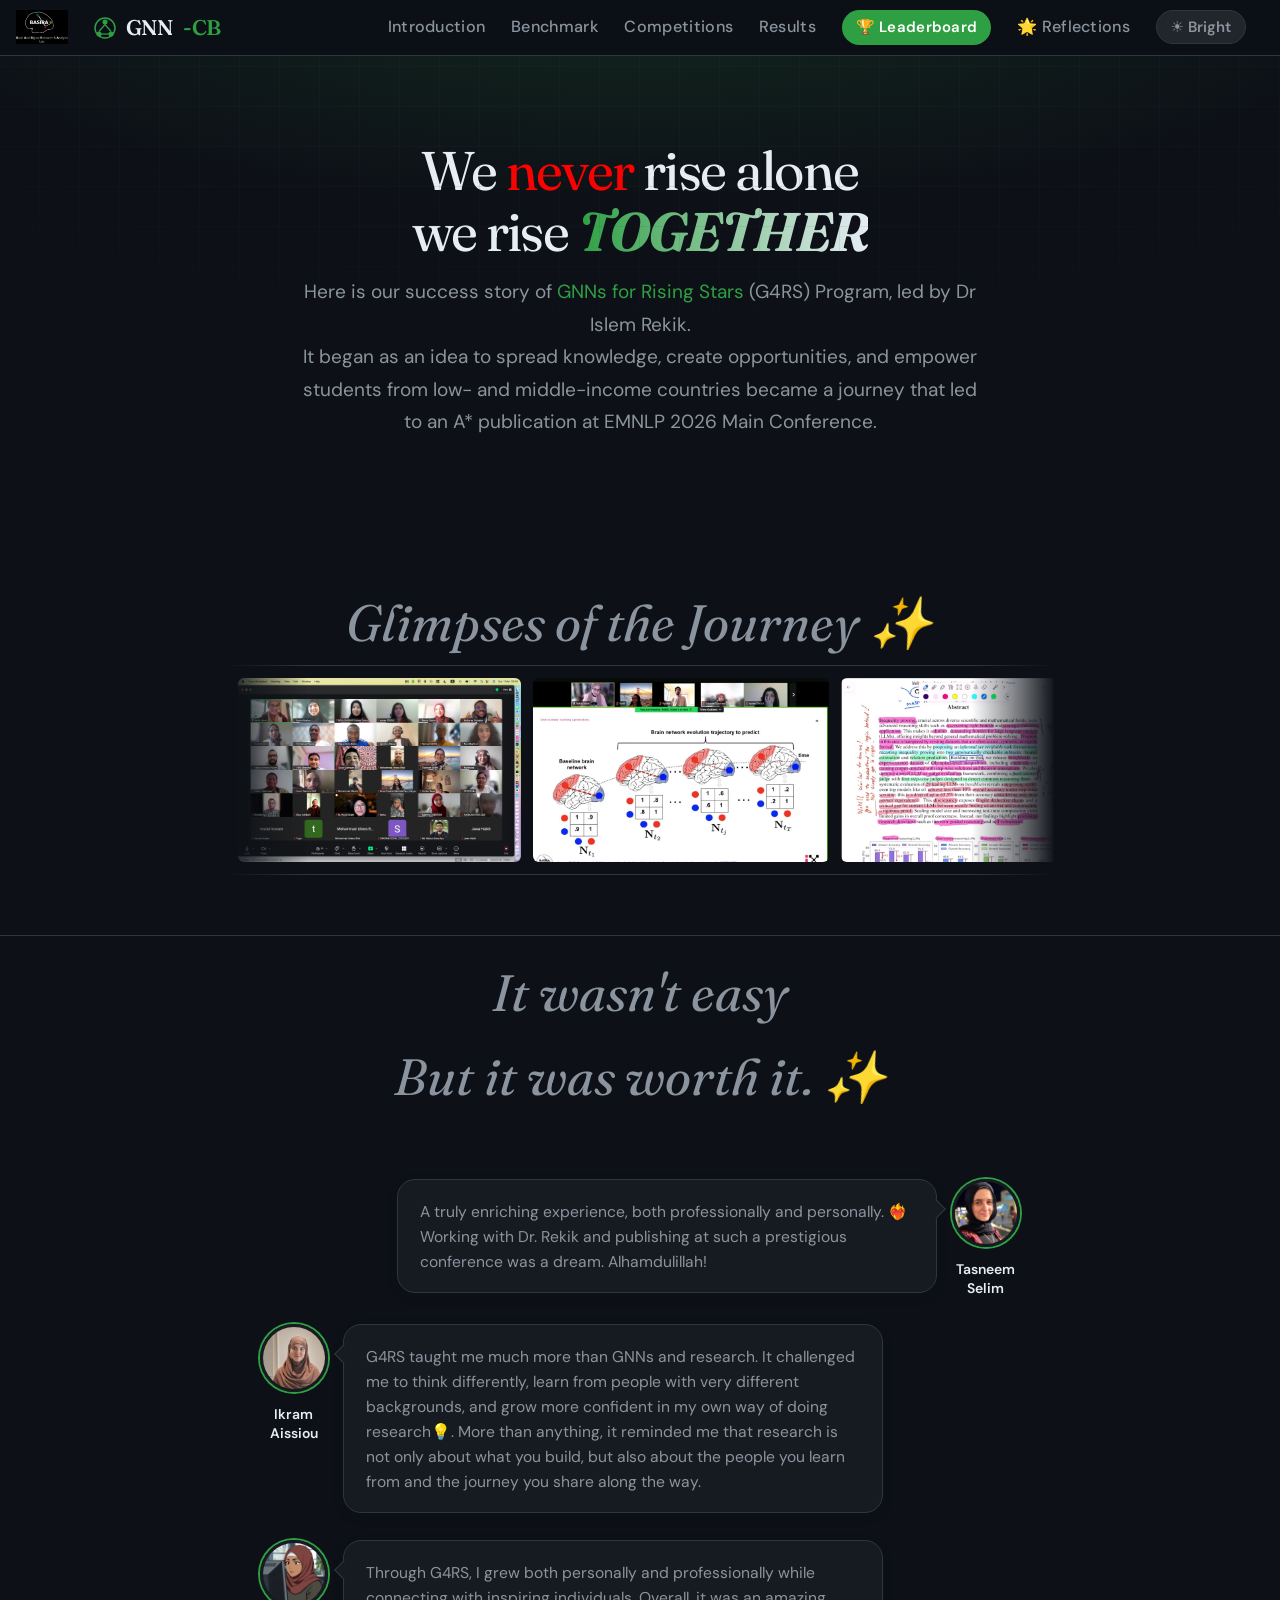
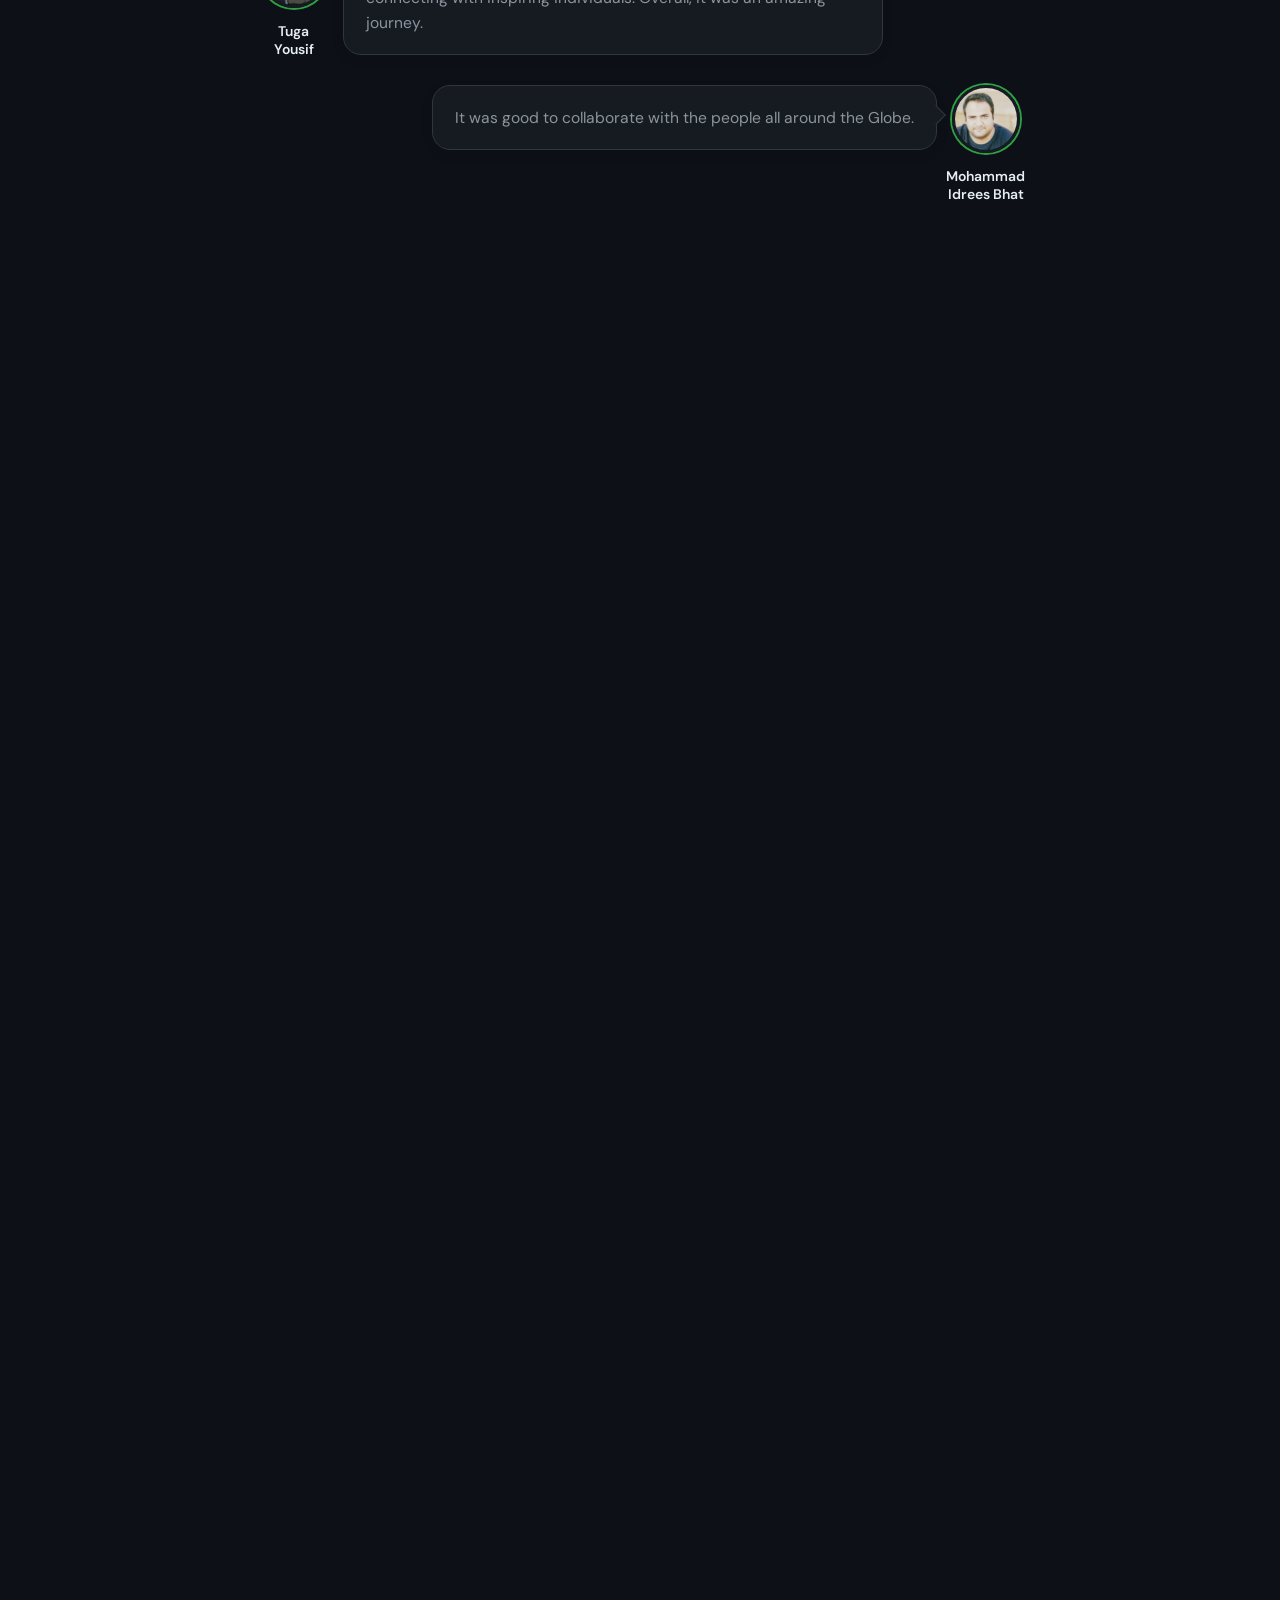
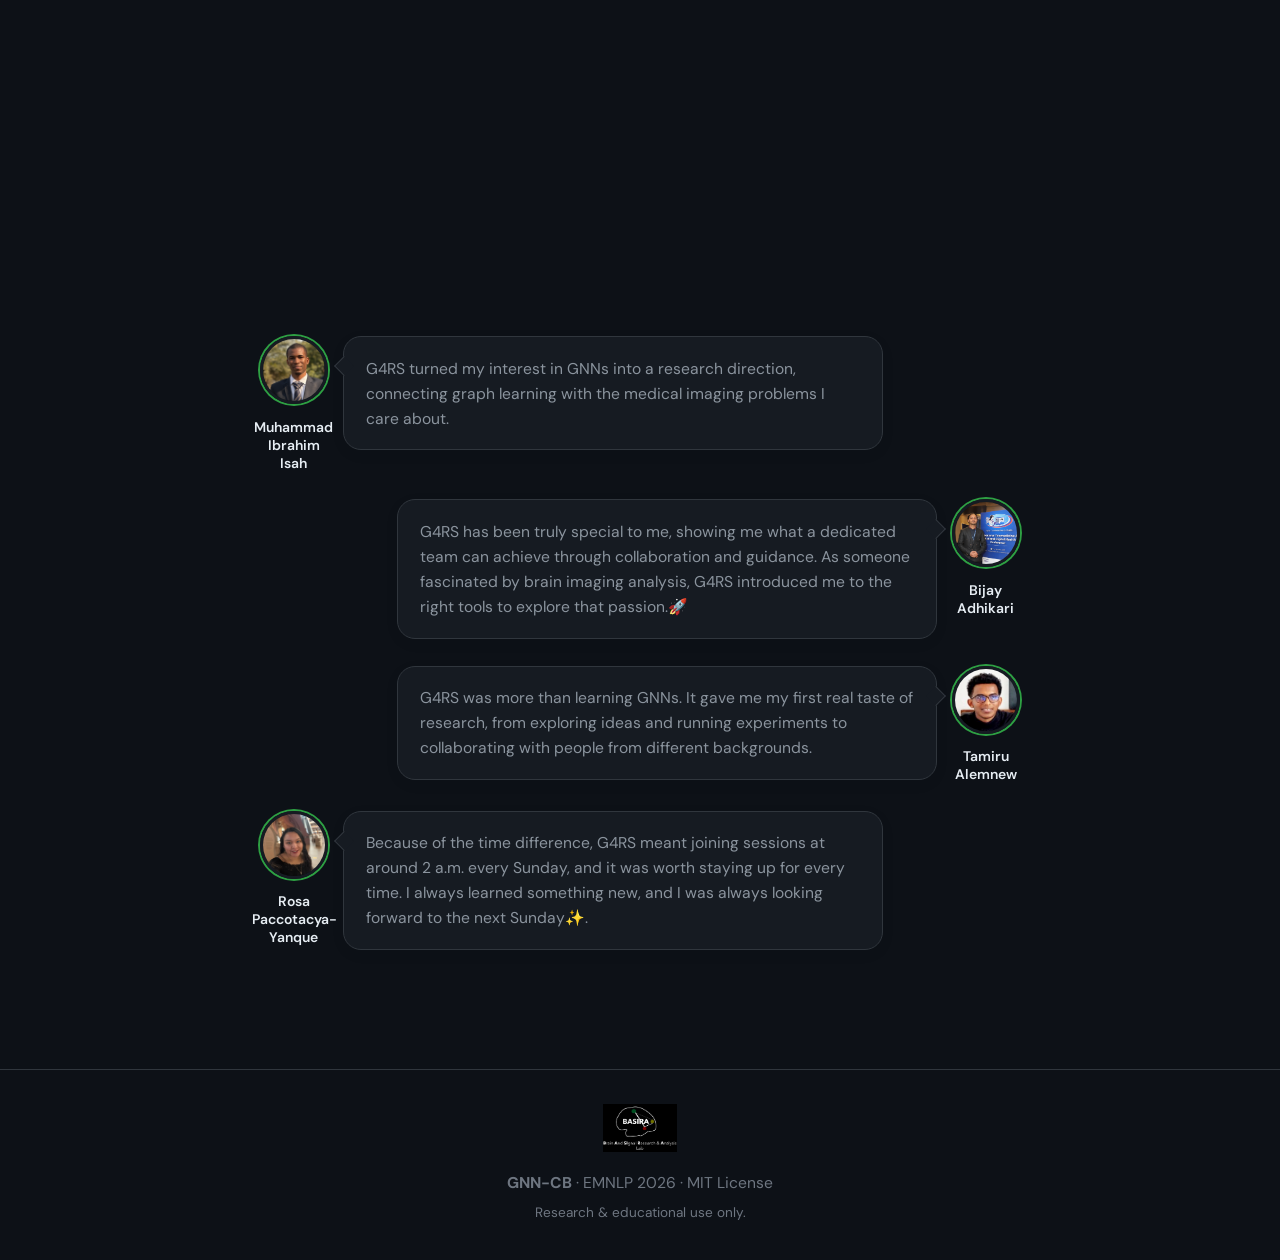
==== reflections.html @ 42ed48f1 "Add logo image to reflections.html" ====
<!DOCTYPE html>
<html lang="en" data-theme="dark">
<head>
  <meta charset="UTF-8" />
  <meta name="viewport" content="width=device-width, initial-scale=1.0" />
  <title>GNN-CB: Reflections</title>
  <link rel="preconnect" href="https://fonts.googleapis.com" />
  <link rel="preconnect" href="https://fonts.gstatic.com" crossorigin />
  <link href="https://fonts.googleapis.com/css2?family=DM+Sans:ital,opsz,wght@0,9..40,300;0,9..40,400;0,9..40,500;0,9..40,600;0,9..40,700;1,9..40,400&family=DM+Mono:wght@400;500&family=Fraunces:ital,opsz,wght@0,9..144,300;0,9..144,400;0,9..144,600;0,9..144,700;1,9..144,300;1,9..144,400&display=swap" rel="stylesheet" />
  <script>
    (function () {
      var t = localStorage.getItem('gnncb-theme');
      if (t === 'light' || t === 'dark') document.documentElement.setAttribute('data-theme', t);
    })();
  </script>
  <link rel="stylesheet" href="gnncb.css" />
  <script>
    if ('scrollRestoration' in history) { history.scrollRestoration = 'manual'; }
    window.addEventListener('load', () => { window.scrollTo(0, 0); });
  </script>
</head>
<body>

<img src="fig/logo/BASIRA-DARK.png"
     data-src-dark="fig/logo/BASIRA-DARK.png"
     data-src-bright="fig/logo/BASIRA-LIGHT.png"
     alt="BASIRA Lab" class="corner-logo theme-img"
     style="position:fixed; top:10px; left:16px; height:34px; width:auto; object-fit:contain; z-index:250;" />

<nav>
  <div class="nav-brand">
      <svg width="22" height="22" viewBox="0 0 22 22" fill="none">
      <circle cx="11" cy="11" r="10" stroke="#2ea043" stroke-width="1.5"/>
      <circle cx="11" cy="5"  r="2.5" fill="#2ea043"/>
      <circle cx="5"  cy="17" r="2.5" fill="#2ea043"/>
      <circle cx="17" cy="17" r="2.5" fill="#2ea043"/>
      <line x1="11" y1="7.5" x2="5"  y2="14.5" stroke="#2ea043" stroke-width="1.2"/>
      <line x1="11" y1="7.5" x2="17" y2="14.5" stroke="#2ea043" stroke-width="1.2"/>
      <line x1="5"  y1="17" x2="17" y2="17"    stroke="#2ea043" stroke-width="1.2"/>
    </svg>
    GNN<span class="dot">-CB</span>
  </div>
  <div class="nav-links">
    <a href="index.html#introduction">Introduction</a>
    <a href="index.html#benchmark">Benchmark</a>
    <a href="index.html#competitions">Competitions</a>
    <a href="index.html#results">Results</a>
    <a href="index.html#leaderboard" class="nav-pill">🏆 Leaderboard</a>
    <a href="reflections.html">🌟 Reflections</a>
    <button type="button" id="theme-toggle" class="theme-toggle" aria-pressed="true" title="Switch to bright mode">
      <span class="label-light">☀ Bright</span>
      <span class="label-dark">🌙 Dark</span>
    </button>
  </div>
</nav>


<header class="hero" style="padding-bottom: 2rem;">
  <p class="rise-tagline">We <span style="color:red">never</span> rise alone<br>we rise <span class="dynamic-word">TOGETHER</span></p>
  <p class="hero-subtitle">
    Here is our success story of <a href="https://www.linkedin.com/feed/update/urn:li:activity:7368982974270242816/" target="_blank" rel="noopener noreferrer">
    GNNs for Rising Stars</a> (G4RS) Program, led by Dr Islem Rekik. <br>

    It began as an idea to spread knowledge, create opportunities,
    and empower students from low- and middle-income countries became a journey that led to an
    A* publication at EMNLP 2026 Main Conference.
  </p>
</header>

<section class="section" id="journey-gallery">
  <h1></h1>
  <p class="journey-caption">Glimpses of the Journey ✨</p>
  <div class="journey-carousel">
    <div class="journey-track">
      <img src="fig/Journey/1.png" alt="Journey 1" />
      <img src="fig/Journey/2.PNG" alt="Journey 2" />
      <img src="fig/Journey/3.PNG" alt="Journey 3" />
      <img src="fig/Journey/4.PNG" alt="Journey 4" />
      <img src="fig/Journey/1.png" alt="Journey 1" />
      <img src="fig/Journey/2.PNG" alt="Journey 2" />
      <img src="fig/Journey/3.PNG" alt="Journey 3" />
      <img src="fig/Journey/4.PNG" alt="Journey 4" />
    </div>
  </div>
</section>


<hr class="section-divider" />
<p class="journey-caption">It wasn't easy <br> But it was worth it. ✨</p>

<section class="section" id="reflections">
  <div class="reflections-grid" id="reflections-grid"></div>
</section>

<section class="section" id="reflections">
  <div class="reflections-grid" id="reflections-grid"></div>
</section>




<footer>
  <img src="fig/logo/BASIRA-DARK.png"
     data-src-dark="fig/logo/BASIRA-DARK.png"
     data-src-bright="fig/logo/BASIRA-LIGHT.png"
     alt="BASIRA Lab" class="footer-logo theme-img" /> 
  <p>
    <strong>GNN-CB</strong> · EMNLP 2026 · MIT License
  </p>
  <p style="margin-top:4px; font-size:0.8rem; color:var(--ink-3);">Research &amp; educational use only.</p>
</footer>

<script src="gnncb.js"></script>
<script>
  function applyThemeImgs() {
    var dark = document.documentElement.getAttribute('data-theme') === 'dark';
    document.querySelectorAll('img.theme-img').forEach(function(img) {
      img.src = dark ? img.dataset.srcDark : img.dataset.srcBright;
    });
  }
  applyThemeImgs();
  new MutationObserver(function(muts) {
    muts.forEach(function(m) {
      if (m.attributeName === 'data-theme') applyThemeImgs();
    });
  }).observe(document.documentElement, { attributes: true });
</script>
</body>
</html>
---- gnncb.css ----
/* GNN-CB — site + embed bright + embed dark */

/* GNN-CB main site styles */
/* ─── Design tokens ─────────────────────────────────────────────── */
    :root {
      --bg:           #0d1117;
      --surface:      #161b22;
      --surface2:     #21262d;
      --border:       #30363d;
      --border-light: #3d4450;

      --ink:          #e6edf3;
      --ink-2:        #8b949e;
      --ink-3:        #6e7681;

      --accent:       #2ea043;
      --accent-dim:   #1a3a23;
      --accent-glow:  rgba(46,160,67,0.18);

      --blue:         #388bfd;
      --blue-dim:     #1c2d4a;
      --orange:       #d29922;
      --orange-dim:   #3d2d10;
      --red:          #f85149;
      --red-dim:      #3d1414;
      --purple:       #bc8cff;

      --easy:   #2ea043; --easy-bg:   #0d2b14;
      --med:    #d29922; --med-bg:    #2d2208;
      --hard:   #e05c42; --hard-bg:   #2d1208;
      --expert: #bc8cff; --expert-bg: #1e1228;

      --font-sans: 'DM Sans', system-ui, sans-serif;
      --font-serif: 'Fraunces', Georgia, serif;
      --font-mono: 'DM Mono', monospace;

      --r-sm: 6px;
      --r-md: 10px;
      --r-lg: 16px;
      --shadow: 0 2px 12px rgba(0,0,0,0.4);
      --shadow-lg: 0 8px 32px rgba(0,0,0,0.6);
    }

    /* ─── Bright mode ───────────────────────────────────────────────── */
    [data-theme="light"] {
      --bg:           #f6f8fa;
      --surface:      #ffffff;
      --surface2:     #f3f4f6;
      --border:       #d0d7de;
      --border-light: #c5cdd8;

      --ink:          #1f2937;
      --ink-2:        #4b5563;
      --ink-3:        #6b7280;

      --accent:       #1a7f37;
      --accent-dim:   #dafbe1;
      --accent-glow:  rgba(26,127,55,0.12);

      --blue:         #0969da;
      --blue-dim:     #ddf4ff;
      --orange:       #bf8700;
      --orange-dim:   #fff8c5;
      --red:          #cf222e;
      --red-dim:      #ffebe9;
      --purple:       #8250df;

      --easy:   #1a7f37; --easy-bg:   #dafbe1;
      --med:    #bf8700; --med-bg:    #fff8c5;
      --hard:   #cf222e; --hard-bg:   #ffebe9;
      --expert: #8250df; --expert-bg: #fbefff;

      --shadow: 0 2px 12px rgba(31,35,40,0.08);
      --shadow-lg: 0 8px 24px rgba(31,35,40,0.12);
    }

    [data-theme="light"] nav {
      background: rgba(246,248,250,0.92);
    }

    [data-theme="light"] .hero {
      background: radial-gradient(ellipse 80% 60% at 50% -10%, rgba(26,127,55,0.1) 0%, transparent 70%);
    }

    [data-theme="light"] .hero::before {
      background:
        repeating-linear-gradient(0deg, transparent, transparent 39px, rgba(208,215,222,0.45) 40px),
        repeating-linear-gradient(90deg, transparent, transparent 39px, rgba(208,215,222,0.45) 40px);
    }

    [data-theme="light"] tbody tr:hover {
      background: rgba(26,127,55,0.06);
    }

    [data-theme="light"] .human-row {
      background: rgba(191,135,0,0.08) !important;
    }

    /* ─── Theme toggle ──────────────────────────────────────────────── */
    .theme-toggle {
      display: inline-flex;
      align-items: center;
      gap: 6px;
      padding: 6px 14px;
      border-radius: 99px;
      border: 1px solid var(--border);
      background: var(--surface2);
      color: var(--ink-2);
      font-size: 0.88rem;
      font-weight: 600;
      cursor: pointer;
      font-family: var(--font-sans);
      transition: background .15s, color .15s, border-color .15s;
    }
    .theme-toggle:hover {
      border-color: var(--accent);
      color: var(--ink);
    }
    [data-theme="dark"] .theme-toggle .label-light { display: inline; }
    [data-theme="dark"] .theme-toggle .label-dark { display: none; }
    [data-theme="light"] .theme-toggle .label-light { display: none; }
    [data-theme="light"] .theme-toggle .label-dark { display: inline; }

    /* ─── Reset & base ──────────────────────────────────────────────── */
    *, *::before, *::after { box-sizing: border-box; margin: 0; padding: 0; }
    html { scroll-behavior: smooth; font-size: 17px; }
    body {
      font-family: var(--font-sans);
      background: var(--bg);
      color: var(--ink);
      line-height: 1.65;
      min-height: 100vh;
    }
    a { color: var(--accent); text-decoration: none; }
    a:hover { text-decoration: underline; }

    /* ─── Scrollbar ─────────────────────────────────────────────────── */
    ::-webkit-scrollbar { width: 8px; height: 8px; }
    ::-webkit-scrollbar-track { background: var(--bg); }
    ::-webkit-scrollbar-thumb { background: var(--border-light); border-radius: 4px; }

    /* ─── Nav ───────────────────────────────────────────────────────── */
    nav {
      position: sticky; top: 0; z-index: 200;
      background: color-mix(in srgb, var(--bg) 92%, transparent);
      backdrop-filter: blur(14px);
      border-bottom: 1px solid var(--border);
      display: flex; align-items: center; justify-content: space-between;
      padding: 0 2rem; height: 56px;
    }
    .nav-brand {
      display: flex; align-items: center; gap: 10px;
      font-family: var(--font-serif); font-size: 1.25rem;
      font-weight: 600; color: var(--ink); letter-spacing: -0.01em;
    }
    .nav-brand .dot { color: var(--accent); }
    .nav-links { display: flex; gap: 1.5rem; align-items: center; }
    .nav-links a {
      font-size: 0.95rem; font-weight: 500; color: var(--ink-2);
      padding: 4px 0; letter-spacing: 0.02em;
      transition: color .15s;
    }
    .nav-links a:hover, .nav-links a.active { color: var(--ink); text-decoration: none; }
    .nav-pill {
      background: var(--accent); color: #fff !important;
      padding: 5px 14px !important; border-radius: 99px;
      font-size: 0.88rem !important; font-weight: 600 !important;
    }
    .nav-pill:hover { background: #3bbf52 !important; }

    /* ─── Hero ──────────────────────────────────────────────────────── */
    .hero {
      position: relative; overflow: hidden;
      padding: 5rem 2rem 4rem;
      text-align: center;
      background: radial-gradient(ellipse 80% 60% at 50% -10%, rgba(46,160,67,0.14) 0%, transparent 70%);
    }
    .hero::before {
      content: ''; position: absolute; inset: 0;
      background:
        repeating-linear-gradient(0deg, transparent, transparent 39px, rgba(48,54,61,0.3) 40px),
        repeating-linear-gradient(90deg, transparent, transparent 39px, rgba(48,54,61,0.3) 40px);
      mask-image: radial-gradient(ellipse 80% 70% at 50% 0%, black 30%, transparent 100%);
      pointer-events: none;
    }
    .hero-badge {
      display: inline-flex; align-items: center; gap: 6px;
      background: var(--accent-dim); border: 1px solid var(--accent);
      color: var(--accent); border-radius: 99px;
      font-size: 0.82rem; font-weight: 600; letter-spacing: 0.07em;
      padding: 4px 14px; margin-bottom: 1.4rem; text-transform: uppercase;
    }
    .hero h1 {
      font-family: var(--font-serif);
      font-size: clamp(2rem, 5vw, 3.2rem);
      font-weight: 700; line-height: 1.12;
      letter-spacing: -0.03em; margin-bottom: 0.5rem;
    }
    .hero h1 em { font-style: italic; color: var(--accent); }
    .hero-subtitle {
      max-width: 680px; margin: 0.8rem auto 2rem;
      font-size: 1.12rem; color: var(--ink-2); line-height: 1.7;
    }

    /* badges row */
    .badge-row {
      display: flex; flex-wrap: wrap; gap: 8px;
      justify-content: center; margin-bottom: 2.4rem;
    }
    .badge {
      display: inline-flex; align-items: center; gap: 5px;
      background: var(--surface); border: 1px solid var(--border);
      border-radius: var(--r-sm); padding: 5px 11px;
      font-size: 0.88rem; font-weight: 500; color: var(--ink-2);
      transition: border-color .15s, color .15s;
    }
    .badge:hover { border-color: var(--accent); color: var(--ink); text-decoration: none; }
    .badge .bi { font-size: 0.85em; }

    /* stat pills */
    .hero-stats {
      display: flex; flex-wrap: wrap; justify-content: center;
      gap: 1.5rem; margin-top: 2rem;
    }
    .stat-pill {
      display: flex; flex-direction: column; align-items: center;
      background: var(--surface); border: 1px solid var(--border);
      border-radius: var(--r-md); padding: 0.9rem 1.8rem;
      min-width: 110px;
    }
    .stat-pill .val {
      font-family: var(--font-serif); font-size: 1.9rem;
      font-weight: 700; color: var(--accent); line-height: 1;
    }
    .stat-pill .lbl { font-size: 0.85rem; color: var(--ink-2); margin-top: 4px; letter-spacing: 0.04em; }

    /* ─── Section wrapper ───────────────────────────────────────────── */
    .section { max-width: min(1680px, 98vw); margin: 0 auto; padding: 3.5rem 2rem; }
    .section + .section { padding-top: 0; }
    .section-divider { border: none; border-top: 1px solid var(--border); margin: 0; }

    h2.section-title {
      font-family: var(--font-serif); font-size: 1.75rem;
      font-weight: 600; letter-spacing: -0.02em;
      margin-bottom: 0.35rem; color: var(--ink);
    }
    h2.section-title .section-icon { color: var(--accent); margin-right: 6px; }
    .section-desc { color: var(--ink-2); font-size: 1.05rem; margin-bottom: 1.8rem; line-height: 1.65; }

    /* ─── Key findings cards ────────────────────────────────────────── */
    .findings-grid {
      display: grid;
      grid-template-columns: repeat(2, 1fr);
      gap: 1rem; margin-top: 1.5rem;
    }
    .finding-card {
      background: var(--surface); border: 1px solid var(--border);
      border-radius: var(--r-md); padding: 1.2rem 1.4rem;
      border-left: 3px solid var(--accent);
      transition: box-shadow .2s;
    }
    .finding-card:hover { box-shadow: var(--shadow); }
    .finding-card h4 {
      font-size: 1rem; font-weight: 600; color: var(--accent);
      margin-bottom: 0.5rem; letter-spacing: 0.01em;
    }
    .finding-card p { font-size: 0.98rem; color: var(--ink-2); line-height: 1.65; }

    .subplot-grid {
      display: grid;
      grid-template-columns: repeat(2, 1fr);
      gap: 1.6rem;
      margin: 3rem 0;
    }
    
    .subplot-card {
      background: #ffffff;
      border-radius: 18px;
      overflow: hidden;
      box-shadow: 0 4px 18px rgba(0, 0, 0, 0.07);
      transition: transform 0.2s ease;
    }
    
    .subplot-card:hover {
      transform: translateY(-4px);
    }
    
    .subplot-card img {
      width: 100%;
      display: block;
      height: auto;
    }
    
    .subplot-card figcaption {
      padding: 1rem;
      font-size: 0.95rem;
      color: #4b5563;
      line-height: 1.5;
      text-align: center;
    }


    /* ─── fig 1 cropped ──────────────────────────────────────── */
    .crop-vertical {
      width: 100%;
      height: 800px;
      overflow: hidden;
    }
    
    .crop-vertical img {
      width: 100%;
      height: 100%;
      object-fit: cover;
    }
  
    /* ─── Competition explorer ──────────────────────────────────────── */
    .controls {
      display: flex; flex-wrap: wrap; gap: 10px; margin-bottom: 1.4rem;
      background: var(--surface); border: 1px solid var(--border);
      border-radius: var(--r-md); padding: 1rem 1.2rem;
    }
    .controls input, .controls select {
      background: var(--surface2); border: 1px solid var(--border);
      color: var(--ink); border-radius: var(--r-sm);
      padding: 10px 14px; font-size: 0.95rem; font-family: var(--font-sans);
      outline: none; transition: border-color .15s;
      flex: 1; min-width: 150px;
    }
    .controls input:focus, .controls select:focus { border-color: var(--accent); }
    .controls select option { background: var(--surface2); }

    /* task grid */
    .task-grid {
      display: grid;
      grid-template-columns: repeat(auto-fill, minmax(320px, 1fr));
      gap: 1rem;
    }
    .task-card {
      background: var(--surface); border: 1px solid var(--border);
      border-radius: var(--r-md); padding: 1.2rem 1.4rem;
      display: flex; flex-direction: column;
      transition: transform .2s, box-shadow .2s, border-color .2s;
    }
    .task-card:hover {
      transform: translateY(-3px);
      box-shadow: var(--shadow);
      border-color: var(--accent);
    }
    .task-card h3 {
      font-size: 1.08rem; font-weight: 600; color: var(--ink);
      margin: 0.6rem 0 0.4rem;
    }
    .task-card .task-desc {
      font-size: 0.95rem; color: var(--ink-2); line-height: 1.6;
      flex-grow: 1; margin-bottom: 1rem;
    }
    .tag-row { display: flex; flex-wrap: wrap; gap: 5px; margin-bottom: 0.7rem; }
    .tag {
      font-size: 0.78rem; padding: 3px 10px; border-radius: 99px;
      font-weight: 700; letter-spacing: 0.06em; text-transform: uppercase;
    }
    .tag.Easy   { background: var(--easy-bg);   color: var(--easy); }
    .tag.Med    { background: var(--med-bg);    color: var(--med); }
    .tag.Hard   { background: var(--hard-bg);   color: var(--hard); }
    .tag.Expert { background: var(--expert-bg); color: var(--purple); }
    .tag.Cat    { background: var(--blue-dim);  color: var(--blue); }
    .tag.Task   { background: var(--surface2);  color: var(--ink-2); border: 1px solid var(--border); }

    .task-meta {
      display: grid; grid-template-columns: 1fr 1fr;
      gap: 4px 10px; font-size: 0.88rem; color: var(--ink-3);
      margin-bottom: 1rem;
    }
    .task-meta span b { color: var(--ink-2); font-weight: 500; }

    .card-links { display: flex; gap: 8px; padding-top: 0.9rem; border-top: 1px solid var(--border); }
    .card-link {
      flex: 1; text-align: center; font-size: 0.88rem; font-weight: 600;
      padding: 6px 10px; border-radius: var(--r-sm);
      border: 1px solid var(--border); color: var(--ink-2);
      transition: background .15s, color .15s, border-color .15s;
    }
    .card-link:hover {
      background: var(--accent); border-color: var(--accent);
      color: #fff; text-decoration: none;
    }

    /* ─── Leaderboard ───────────────────────────────────────────────── */
    .lb-filters {
      display: flex; flex-wrap: wrap; gap: 8px; margin-bottom: 1rem;
    }
    .filter-btn {
      font-size: 0.88rem; font-weight: 600; letter-spacing: 0.04em;
      padding: 7px 16px; border-radius: 99px;
      border: 1px solid var(--border); background: transparent;
      color: var(--ink-2); cursor: pointer; transition: .15s;
    }
    .filter-btn:hover, .filter-btn.active {
      background: var(--accent); border-color: var(--accent); color: #fff;
    }

    .table-wrap {
      overflow-x: auto; border: 1px solid var(--border);
      border-radius: var(--r-md); box-shadow: var(--shadow);
    }
    table { width: 100%; border-collapse: collapse; font-size: 0.92rem; }
    thead th {
      background: var(--surface2); color: var(--ink-2);
      padding: 12px 14px; text-align: left;
      font-size: 0.82rem; font-weight: 600; letter-spacing: 0.05em;
      white-space: nowrap; text-transform: uppercase; cursor: pointer;
      position: sticky; top: 0; border-bottom: 1px solid var(--border);
      transition: color .15s;
    }
    thead th:hover { color: var(--accent); }
    thead th .sort-icon { opacity: 0.4; margin-left: 3px; }
    thead th.sorted .sort-icon { opacity: 1; color: var(--accent); }

    tbody tr { border-bottom: 1px solid var(--border); transition: background .12s; }
    tbody tr:last-child { border-bottom: none; }
    tbody tr:hover { background: rgba(46,160,67,0.05); }

    td { padding: 12px 14px; color: var(--ink); white-space: nowrap; }
    td.model-cell { white-space: normal; min-width: 200px; }

    .model-name { font-weight: 600; font-size: 0.95rem; color: var(--ink); }
    .model-sub  { font-size: 0.82rem; color: var(--ink-3); }

    /* rank medals */
    .rank { font-weight: 700; font-family: var(--font-mono); font-size: 0.92rem; }
    .rank-1 { color: #FFD700; }
    .rank-2 { color: #C0C0C0; }
    .rank-3 { color: #CD7F32; }

    /* performance cells */
    .gap-cell { font-family: var(--font-mono); font-size: 0.88rem; }
    .gap-above { color: var(--easy); font-weight: 600; }
    .gap-close  { color: var(--orange); }
    .gap-behind { color: var(--red-dim); color: var(--ink-3); }

    .score-val { font-family: var(--font-mono); font-weight: 500; }

    /* model type badges */
    .type-badge {
      display: inline-flex; align-items: center; gap: 3px;
      font-size: 0.78rem; font-weight: 600; letter-spacing: 0.04em;
      padding: 2px 8px; border-radius: 99px;
    }
    .type-reasoning { background: rgba(188,140,255,0.12); color: var(--purple); }
    .type-chat      { background: rgba(56,139,253,0.12); color: var(--blue); }

    .source-badge { font-size: 0.82rem; }

    /* performance bar */
    .perf-bar-wrap { display: flex; align-items: center; gap: 8px; }
    .perf-bar {
      height: 5px; border-radius: 3px;
      background: var(--accent); flex-shrink: 0;
      transition: width .3s;
    }

    /* human row highlight */
    .human-row { background: rgba(210,153,34,0.06) !important; }
    .human-row td { border-top: 1px dashed var(--orange); }

    /* ─── Protocol section ──────────────────────────────────────────── */
    .protocol-grid {
      display: grid;
      grid-template-columns: repeat(auto-fill, minmax(260px, 1fr));
      gap: 1rem; margin-top: 1.4rem;
    }
    .protocol-card {
      background: var(--surface); border: 1px solid var(--border);
      border-radius: var(--r-md); padding: 1.4rem;
    }
    .protocol-card .p-num {
      display: inline-block; background: var(--accent-dim);
      color: var(--accent); border-radius: var(--r-sm);
      font-size: 0.82rem; font-weight: 700; letter-spacing: 0.06em;
      padding: 3px 10px; margin-bottom: 0.7rem; text-transform: uppercase;
    }
    .protocol-card h4 { font-size: 1.05rem; font-weight: 600; margin-bottom: 0.5rem; }
    .protocol-card ul {
      list-style: none; font-size: 0.95rem; color: var(--ink-2); line-height: 1.85;
    }
    .protocol-card ul li::before { content: '→ '; color: var(--accent); }

    /* ─── Human stats table ─────────────────────────────────────────── */
    .human-stats-table thead th { text-transform: none; letter-spacing: 0; font-size: 0.85rem; }

    /* ─── Citation box ──────────────────────────────────────────────── */
    .citation-box {
      background: var(--surface); border: 1px solid var(--border);
      border-radius: var(--r-md); padding: 1.4rem 1.6rem;
      font-family: var(--font-mono); font-size: 0.9rem;
      color: var(--ink-2); line-height: 1.8;
      white-space: pre; overflow-x: auto;
      position: relative;
    }
    .copy-btn {
      position: absolute; top: 10px; right: 12px;
      background: var(--surface2); border: 1px solid var(--border);
      color: var(--ink-2); font-size: 0.85rem; padding: 6px 12px;
      border-radius: var(--r-sm); cursor: pointer; transition: .15s;
    }
    .copy-btn:hover { background: var(--accent); border-color: var(--accent); color: #fff; }

    /* ─── Footer ────────────────────────────────────────────────────── */
    footer {
      border-top: 1px solid var(--border);
      padding: 2rem; text-align: center;
      font-size: 0.92rem; color: var(--ink-3);
      line-height: 1.8;
    }
    footer a { color: var(--ink-2); }
    footer a:hover { color: var(--accent); text-decoration: none; }

    /* ─── Utility ───────────────────────────────────────────────────── */
    .hidden { display: none !important; }
    .mt-1 { margin-top: 0.5rem; }
    .mt-2 { margin-top: 1rem; }

    /* ─── Figures & listings ─────────────────────────────────────────── */
    .figure-gallery { display: flex; flex-direction: column; gap: 2.5rem; }
    .figure-block {
      background: var(--surface); border: 1px solid var(--border);
      border-radius: var(--r-md); padding: 1.2rem 1.4rem 1.4rem;
    }
    .figure-block h3 {
      font-size: 1.2rem; font-weight: 600; margin-bottom: 0.4rem; color: var(--ink);
    }
    .figure-block .fig-desc {
      font-size: 1rem; color: var(--ink-2); margin-bottom: 1rem; line-height: 1.6;
    }
    .figure-viewport {
      position: relative;
      width: 100%;
      overflow: hidden;
      background: var(--bg);
      border: 1px solid var(--border);
      border-radius: var(--r-sm);
    }
    [data-theme="light"] .figure-viewport {
      background: #ffffff;
    }
    [data-theme="dark"] .figure-viewport {
      background: #0d1117;
    }
    .figure-scale-inner {
      position: absolute;
      top: 0;
      left: 0;
      line-height: 0;
      overflow: hidden;
    }
    .figure-scale-inner iframe {
      display: block;
      border: none;
      background: var(--bg);
      transform-origin: top left;
    }
    .fig-open {
      display: inline-block; margin-top: 0.75rem;
      font-size: 0.9rem; font-weight: 600; color: var(--blue);
    }
    .fig-open:hover { text-decoration: underline; }

    /* Embed chrome matches active theme */
    [data-theme="light"] #figures .figure-viewport,
    [data-theme="light"] #figures .figure-scale-inner iframe {
      background: #ffffff;
    }
    [data-theme="dark"] #figures .figure-viewport,
    [data-theme="dark"] #figures .figure-scale-inner iframe {
      background: #0d1117;
    }
    #figures .figure-viewport {
      width: 100%;
      max-width: 100%;
    }

    /* ─── Author roster (lead author + 5-per-row grid) ─────────────── */
    .lead-author { margin-bottom: 1.75rem; }

    .author-card {
          display: flex;
          flex-direction: column;
          align-items: center;
          gap: 0.5rem;
          text-decoration: none;
          color: inherit;
    }
    .author-card:hover .author-name { color: var(--accent); text-decoration: underline; }
    
    .author-avatar {
      width: 152px;
      height: 152px;
      border-radius: 50%;
      object-fit: cover;
      object-position: center top;
      display: block;
      font-family: var(--font-serif);
      font-weight: 600;
      font-size: 1.15rem;
      color: #fff;
      background-color: #ffffff;
      background-clip: padding-box;
      border: 2px solid var(--border-light);
      flex-shrink: 0;
      isolation: isolate;
    }
    .lead-avatar {
          width: 152px;
          height: 152px;
          font-size: 1.5rem;
          border: 3px solid var(--accent);
    }
    .lead-card .author-name {
          font-size: 1.05rem;
          font-weight: 700;
          color: var(--ink);
    }
    .author-name {
          font-size: 0.85rem;
          color: var(--ink-2);
          text-align: center;
          line-height: 1.3;
    }
    
    .authors-grid {
      display: grid;
      grid-template-columns: repeat(6, 1fr);
      gap: 1rem 0.55rem;
      max-width: 980px;
      margin: 0 auto;
    }
    
    /* ─── Responsive ────────────────────────────────────────────────── */
    @media (max-width: 768px) {
      nav { padding: 0 1rem; }
      .nav-links a:not(.nav-pill) { display: none; }
      .hero { padding: 3rem 1rem 2.5rem; }
      .section { padding: 2.5rem 1rem; }
      .hero-stats { gap: 0.8rem; }
      .stat-pill { padding: 0.7rem 1.2rem; min-width: 85px; }
      .stat-pill .val { font-size: 1.5rem; }
      .authors-grid { grid-template-columns: repeat(3, 1fr); gap: 1.1rem 0.6rem; }
      .author-avatar { width: 56px; height: 56px; font-size: 0.9rem; }
      .lead-avatar { width: 100px; height: 100px; font-size: 1.5rem; }
    }

    nav {
      position: sticky; top: 0; z-index: 200;
      background: color-mix(in srgb, var(--bg) 92%, transparent);
      backdrop-filter: blur(14px);
      border-bottom: 1px solid var(--border);
      display: flex; align-items: center; justify-content: space-between;
      padding: 0 2rem 0 5.5rem; height: 56px;
    }
        /* ─── Reflections (bubble cards) ────────────────────────────────── */
        .reflections-grid {
          display: flex;
          flex-direction: column;
          gap: 1.6rem;
          max-width: 760px;
          margin: 0 auto;
        }

        .reflection-card {
          display: flex;
          align-items: flex-start;
          gap: 0.9rem;
          max-width: 82%;
          opacity: 0;
          transform: translateY(24px);
          transition: opacity 0.6s ease, transform 0.6s ease;
          transition-delay: calc(var(--i, 0) * 0.05s);
        }
        .reflection-card.is-visible { opacity: 1; transform: translateY(0); }

        .reflection-card.left  { align-self: flex-start; flex-direction: row; }
        .reflection-card.right { align-self: flex-end;   flex-direction: row-reverse; }

        .reflection-avatar-col {
          display: flex;
          flex-direction: column;
          align-items: center;
          flex: 0 0 auto;
          width: 68px;
          text-align: center;
        }

        .reflection-photo, .reflection-fallback {
          width: 68px;
          height: 68px;
          border-radius: 50%;
          object-fit: cover;
          object-position: center top;
          display: flex;
          align-items: center;
          justify-content: center;
          font-family: var(--font-serif);
          font-weight: 600;
          color: #fff;
          border: 3px solid var(--surface);
          box-shadow: 0 0 0 2px var(--accent);
          margin-bottom: 0.6rem;
        }

        .reflection-bubble {
          position: relative;
          background: var(--surface);
          border: 1px solid var(--border);
          border-radius: 18px;
          padding: 1.1rem 1.3rem;
          font-size: 0.92rem;
          line-height: 1.6;
          color: var(--ink-2);
          box-shadow: 0 4px 14px rgba(0,0,0,0.06);
        }

        .reflection-card.left .reflection-bubble::before {
          content: "";
          position: absolute;
          top: 22px;
          left: -7px;
          transform: rotate(45deg);
          width: 14px;
          height: 14px;
          background: var(--surface);
          border-left: 1px solid var(--border);
          border-bottom: 1px solid var(--border);
        }
        .reflection-card.right .reflection-bubble::before {
          content: "";
          position: absolute;
          top: 22px;
          right: -7px;
          transform: rotate(45deg);
          width: 14px;
          height: 14px;
          background: var(--surface);
          border-right: 1px solid var(--border);
          border-top: 1px solid var(--border);
        }
        .reflection-bubble p { margin: 0; }

        .reflection-name {
          margin-top: 0.2rem;
          font-size: 0.82rem;
          font-weight: 600;
          color: var(--ink);
          display: flex;
          align-items: center;
          justify-content: center;
          gap: 0.3rem;
          line-height: 1.3;
        }
        .reflection-gh { color: var(--accent); text-decoration: none; font-size: 0.8rem; }
        .reflection-gh:hover { text-decoration: underline; }

        @media (max-width: 640px) {
          .reflection-card { max-width: 100%; }
        }

        .rise-tagline {
          font-family: var(--font-serif);
          font-size: clamp(2rem, 5vw, 3.2rem);
          font-weight: 400;
          color: var(--ink);
          letter-spacing: -0.03em;
          line-height: 1.12;
          margin-bottom: 0.5rem;
        }
        
        .dynamic-word {
          font-style: italic;
          font-weight: 700;
          background: linear-gradient(90deg, var(--accent), var(--ink), var(--accent));
          background-size: 200% auto;
          -webkit-background-clip: text;
          background-clip: text;
          color: transparent;
          animation: shine 3.5s linear infinite;
        }
        
        @keyframes shine {
          to { background-position: -200% center; }
        }

        .journey-carousel {
          max-width: 70%;
          margin: 0 auto;
          height: 210px;
          overflow: hidden;
          border-radius: var(--r-md);
          border: 1px solid var(--border);
          mask-image: linear-gradient(to right, transparent, black 10%, black 90%, transparent);
          -webkit-mask-image: linear-gradient(to right, transparent, black 10%, black 90%, transparent);
        }
        
        .journey-track {
          display: flex;
          flex-direction: row;
          align-items: center;
          gap: 12px;
          padding: 12px;
          height: 100%;
          box-sizing: border-box;
          width: max-content;
          animation: journey-scroll 16s linear infinite;
        }

        .journey-track img {
          height: 100%;
          width: auto;
          border-radius: var(--r-sm, 8px);
          display: block;
          flex-shrink: 0;
        }
        
        @keyframes journey-scroll {
          0%   { transform: translateX(0); }
          100% { transform: translateX(-50%); }
        }

        .journey-caption {
          text-align: center;
          font-family: var(--font-serif);
          font-style: italic;
          font-size: 3rem;
          color: var(--ink-2);
          margin-top: 0.9rem;
        }

        .footer-logo {
          display: block;
          margin: 0 auto 1rem;
          height: 48px;
          width: auto;
        }

        .author-meta {
          display: block;
          margin-top: 2px;
          font-size: 0.68rem;
          line-height: 1.35;
          color: var(--ink-3);
          text-align: center;
        }
        .author-meta .author-email { display: block; }
        .author-meta .author-affil { display: block; }
        .author-meta .author-country { display: block; font-weight: 600; }
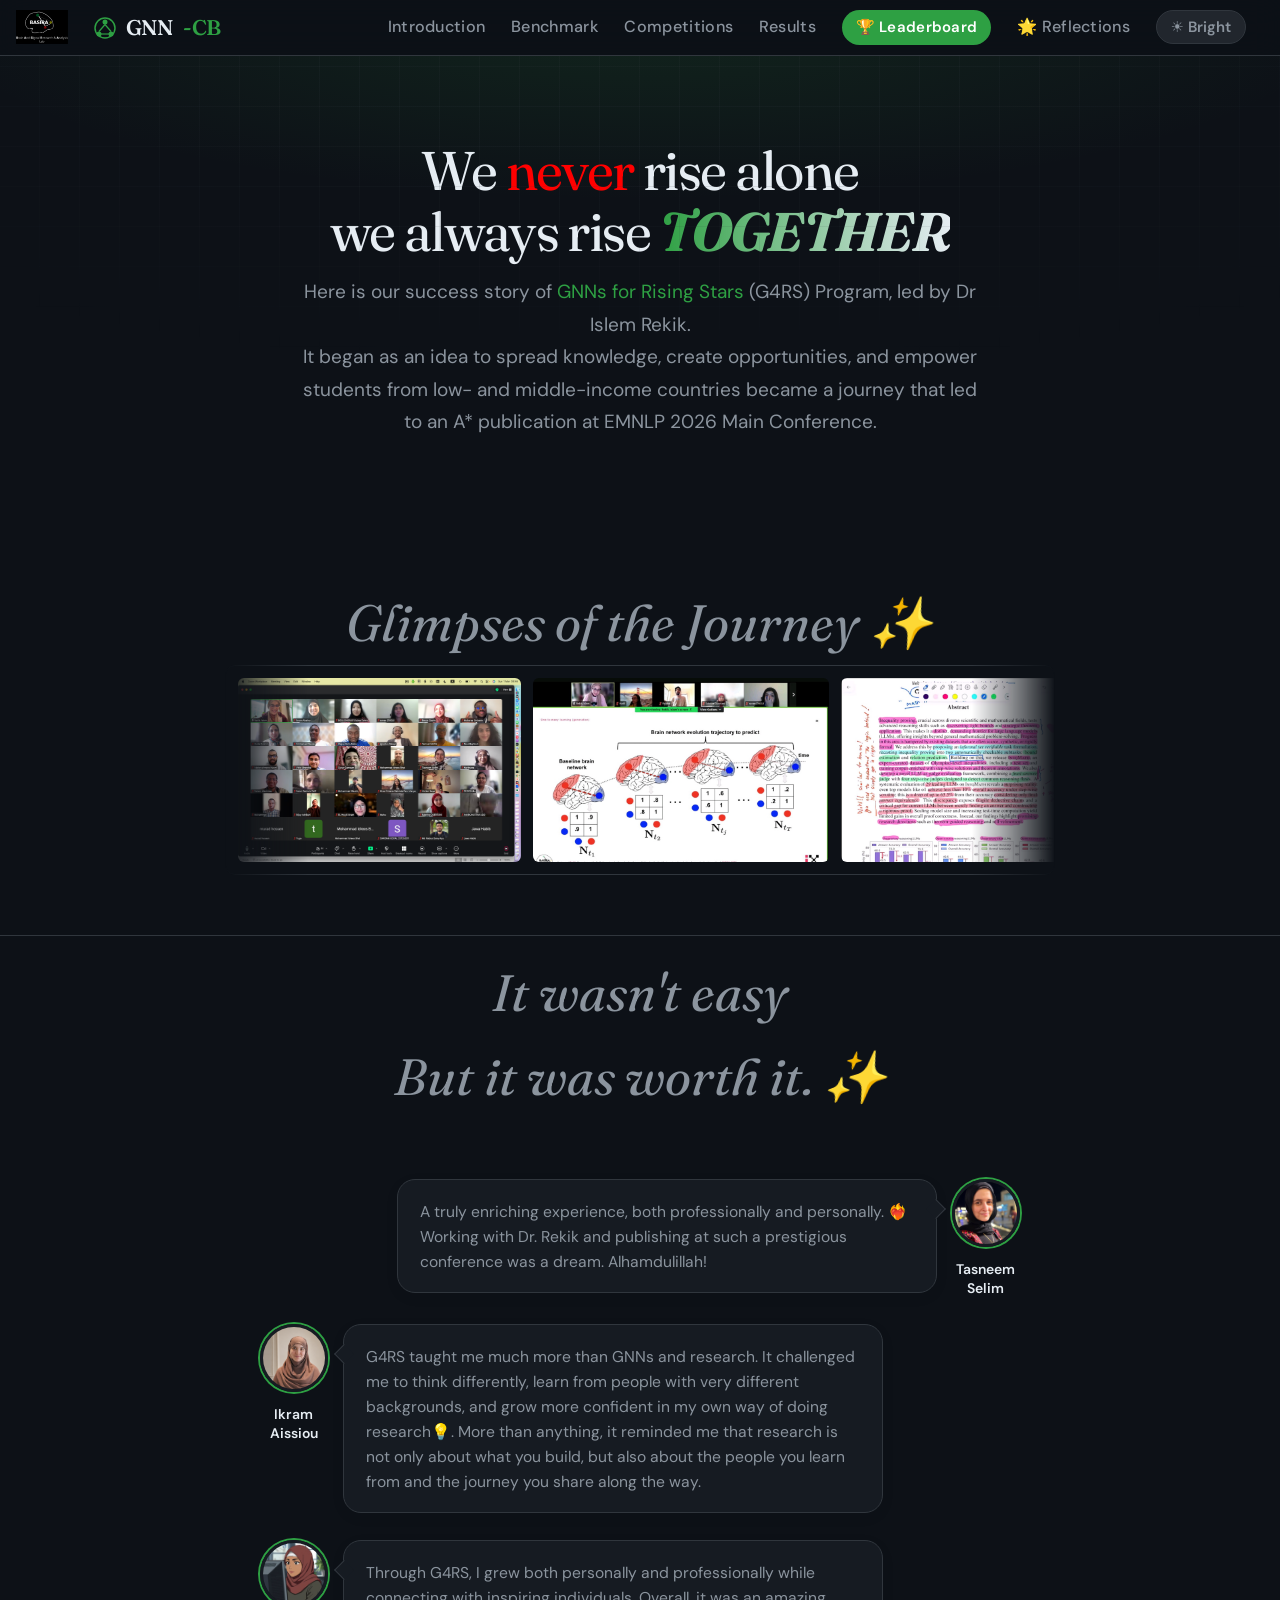
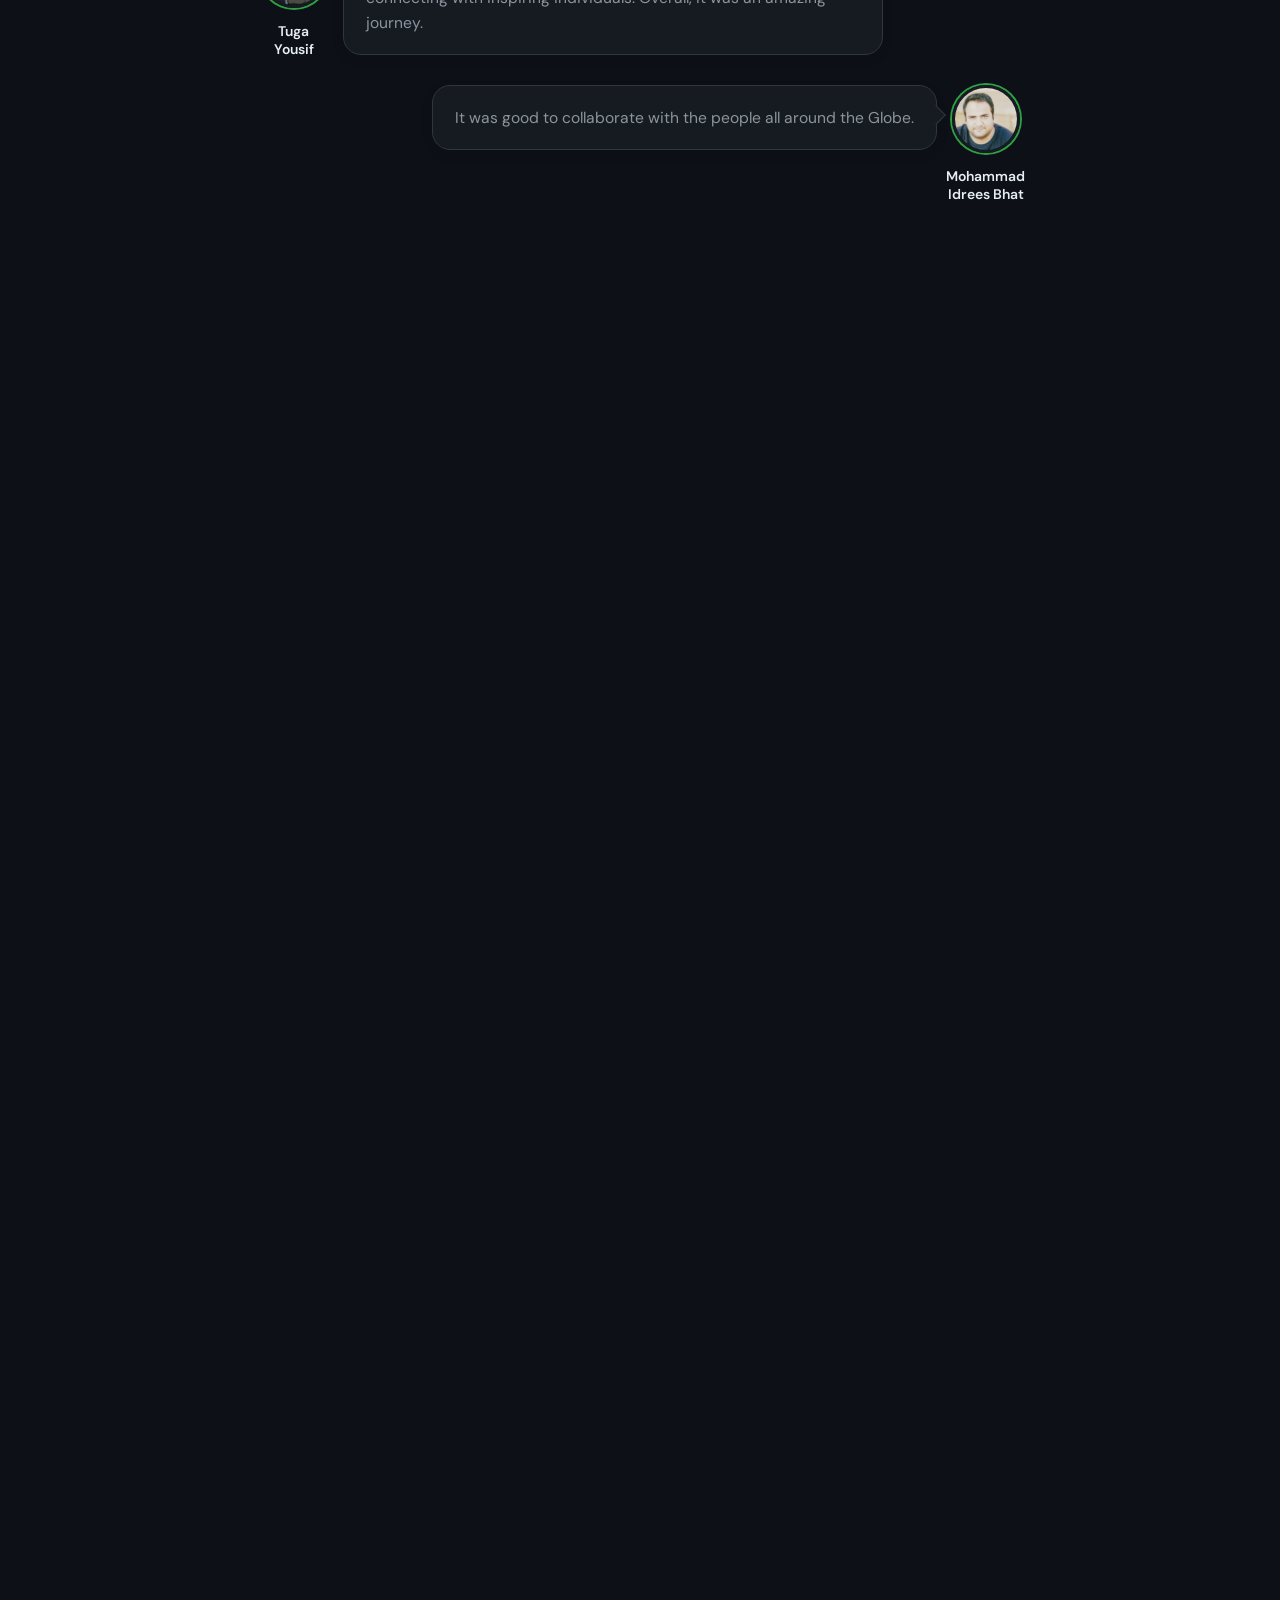
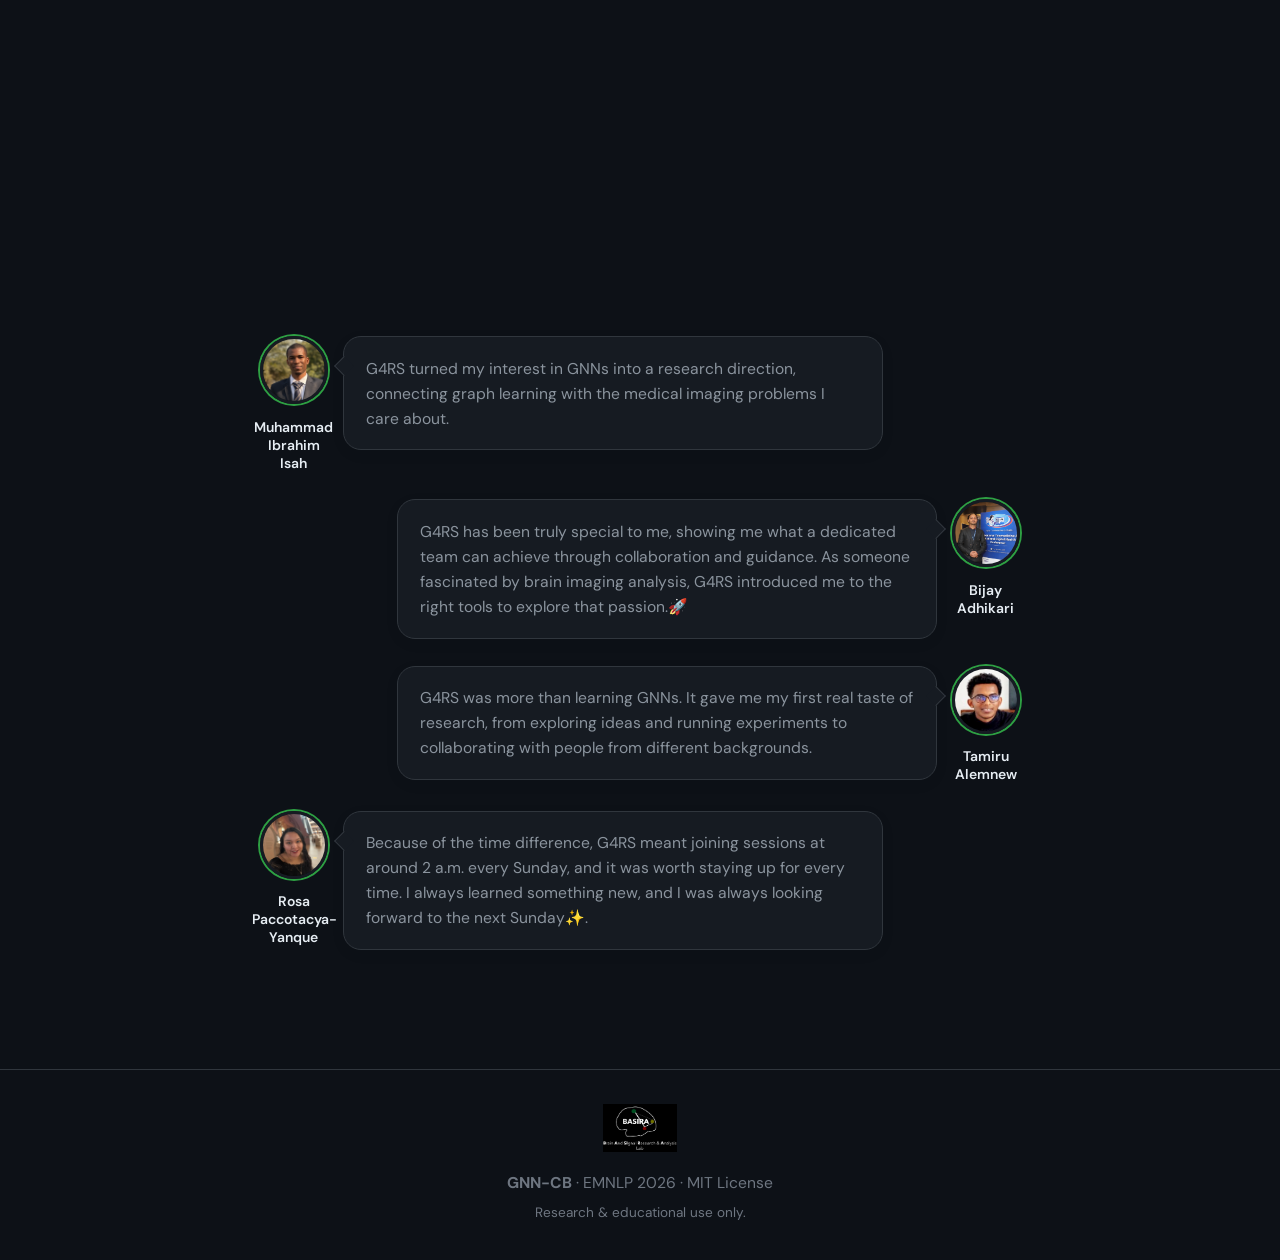
==== commit 0f062217: "Update tagline to include 'always rise'" ====
--- a/reflections.html
+++ b/reflections.html
@@ -56,7 +56,7 @@
 
 
 <header class="hero" style="padding-bottom: 2rem;">
-  <p class="rise-tagline">We <span style="color:red">never</span> rise alone<br>we rise <span class="dynamic-word">TOGETHER</span></p>
+  <p class="rise-tagline">We <span style="color:red">never</span> rise alone<br>we always rise <span class="dynamic-word">TOGETHER</span></p>
   <p class="hero-subtitle">
     Here is our success story of <a href="https://www.linkedin.com/feed/update/urn:li:activity:7368982974270242816/" target="_blank" rel="noopener noreferrer">
     GNNs for Rising Stars</a> (G4RS) Program, led by Dr Islem Rekik. <br>
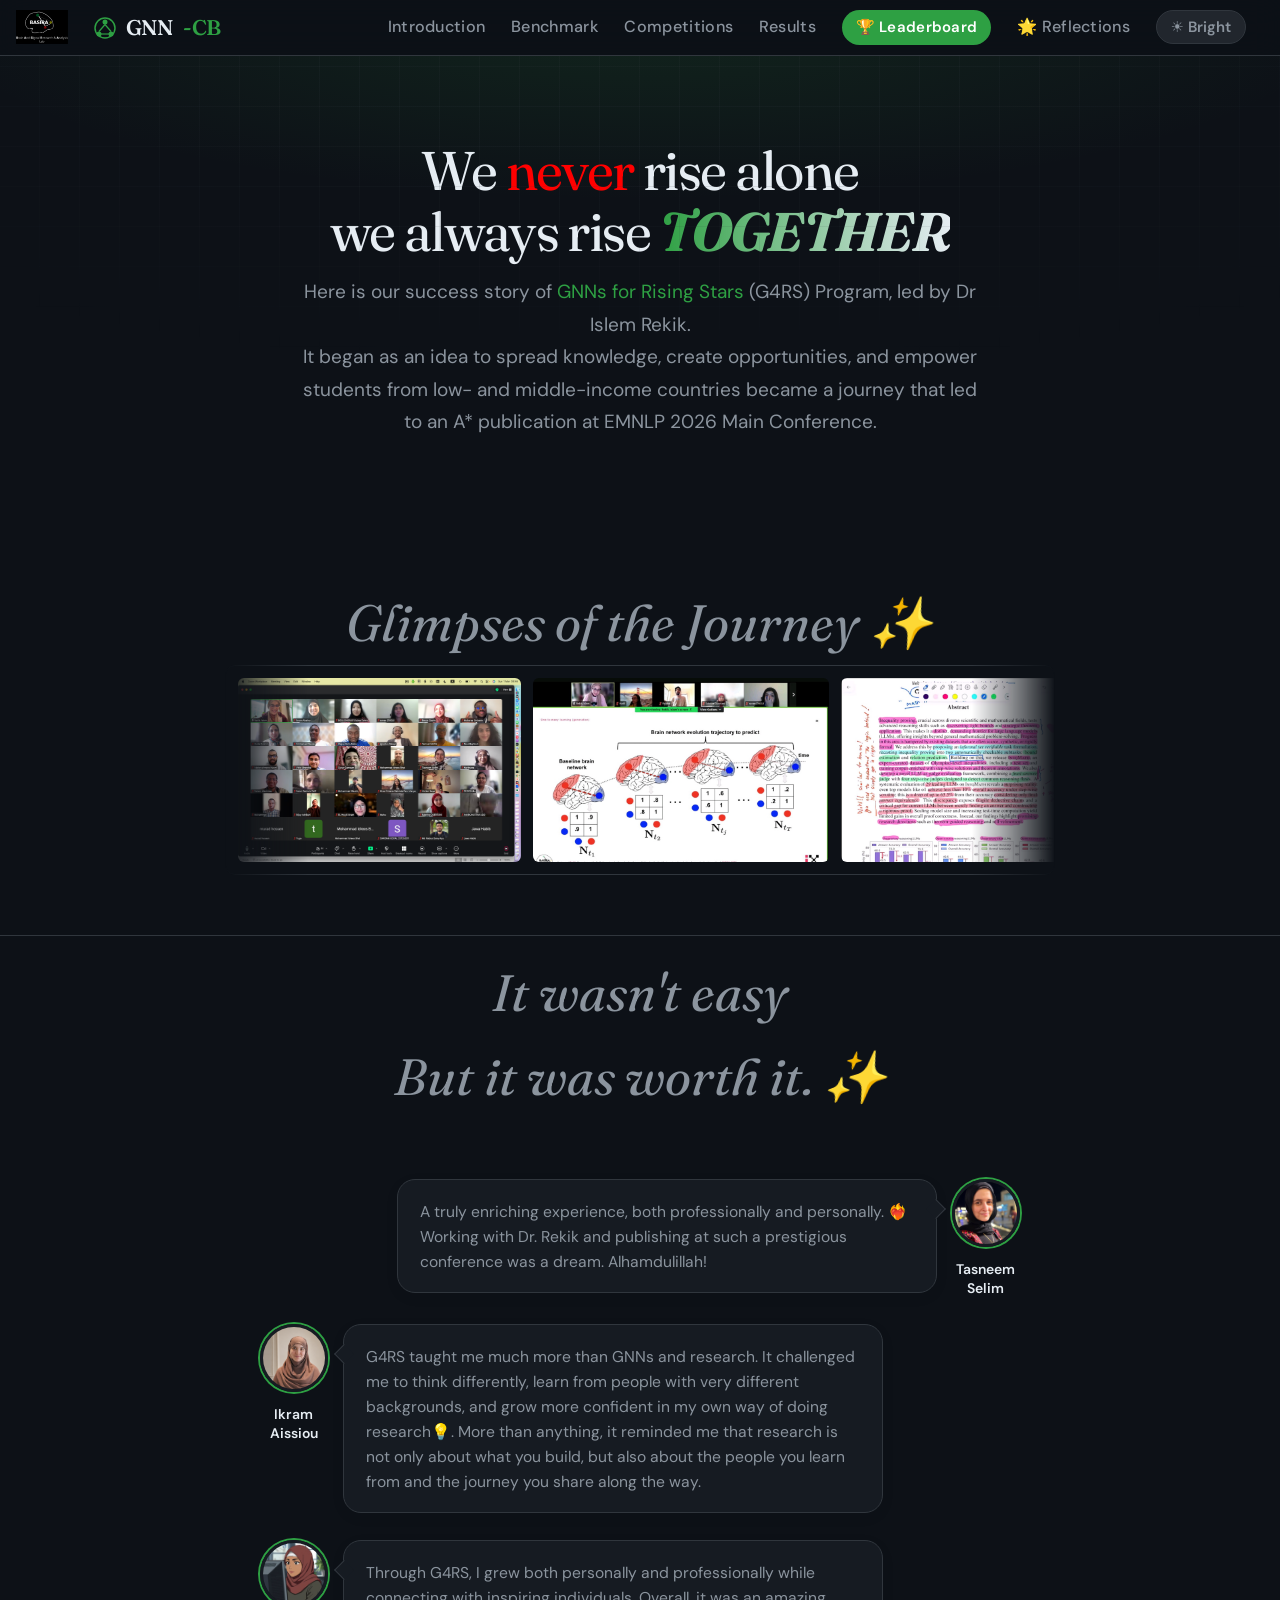
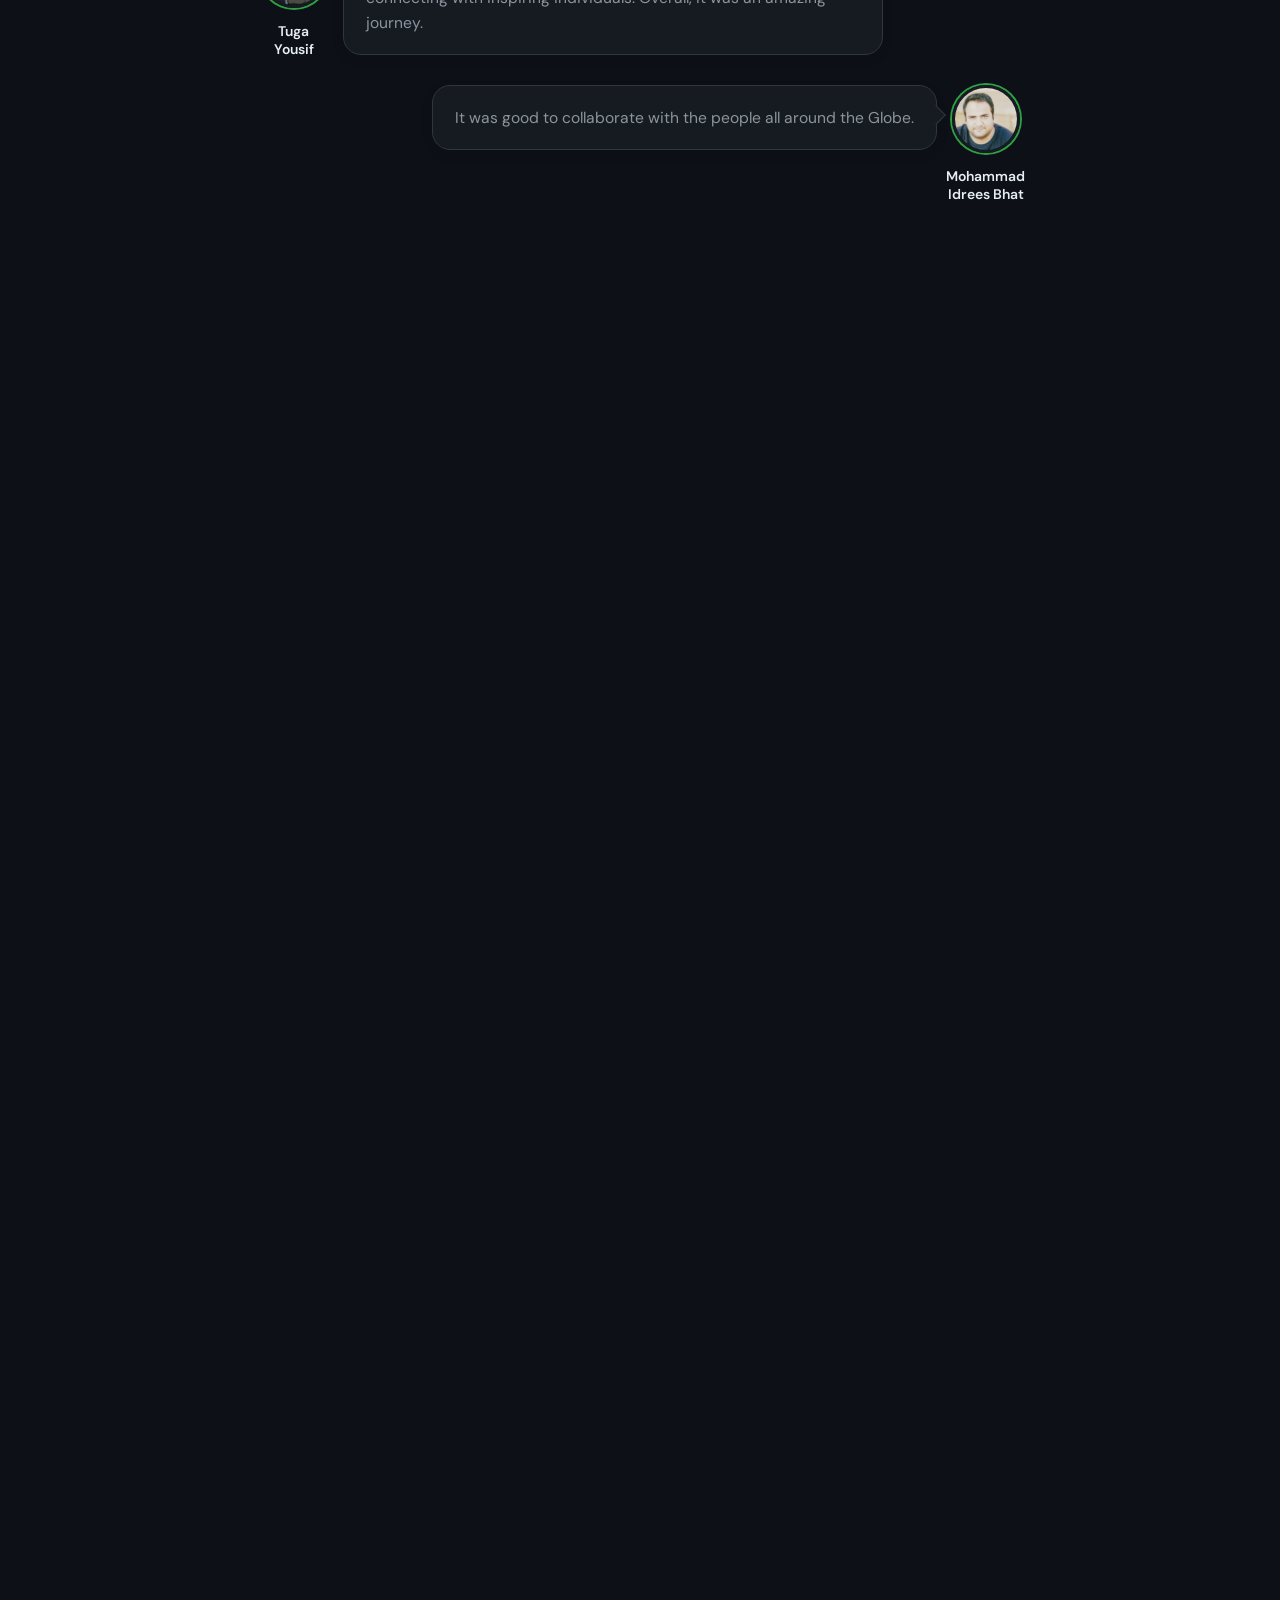
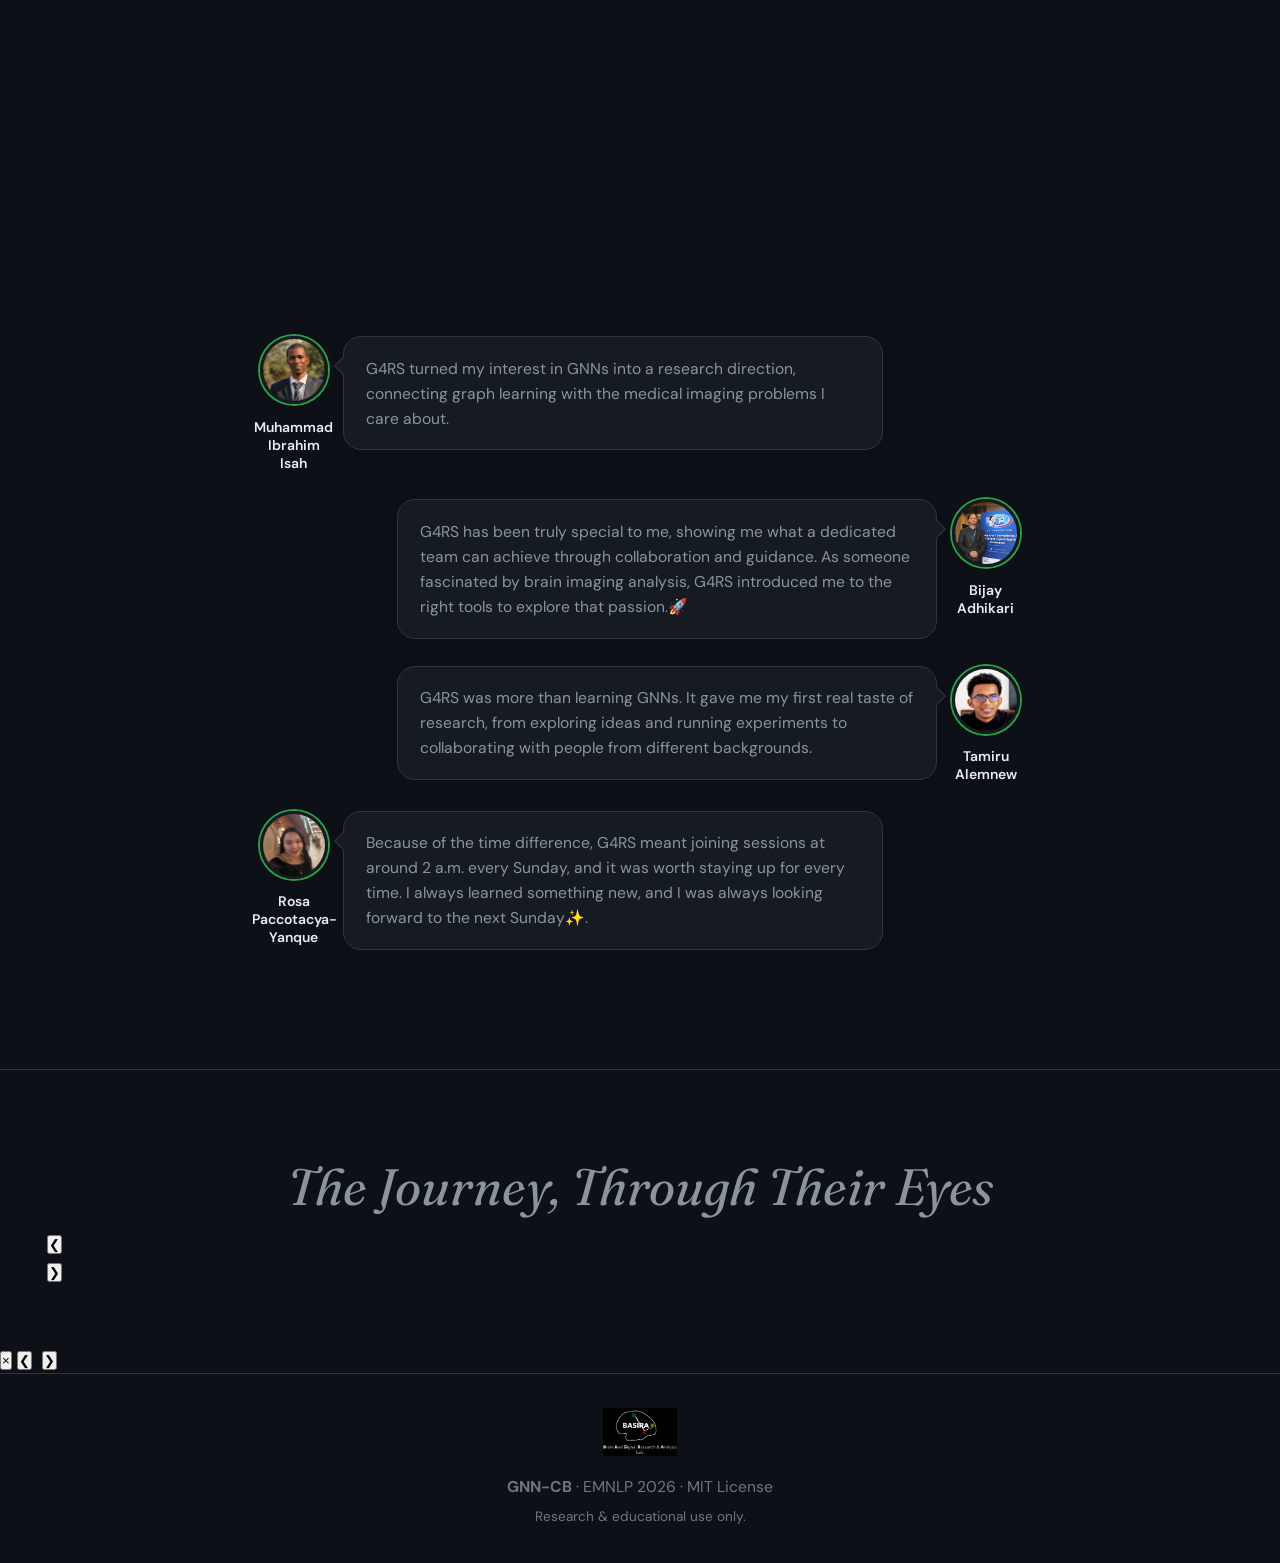
==== commit cd63d6e6: "Update reflections.html" ====
--- a/reflections.html
+++ b/reflections.html
@@ -96,8 +96,26 @@
   <div class="reflections-grid" id="reflections-grid"></div>
 </section>
 
+<hr class="section-divider" />
+
+<section class="section" id="through-their-eyes">
+  <p class="journey-caption">The Journey, Through Their Eyes</p>
+  <div class="eyes-carousel">
+    <button class="eyes-nav eyes-nav-prev" aria-label="Scroll left" onclick="document.getElementById('eyes-track').scrollBy({left:-320,behavior:'smooth'})">&#10094;</button>
+    <div class="eyes-track" id="eyes-track"></div>
+    <button class="eyes-nav eyes-nav-next" aria-label="Scroll right" onclick="document.getElementById('eyes-track').scrollBy({left:320,behavior:'smooth'})">&#10095;</button>
+  </div>
+</section>
+
+<div class="eyes-lightbox" id="eyes-lightbox">
+  <button class="eyes-lightbox-close" id="eyes-lightbox-close" aria-label="Close">&times;</button>
+  <button class="eyes-lightbox-arrow eyes-lightbox-prev" id="eyes-lightbox-prev" aria-label="Previous">&#10094;</button>
+  <img class="eyes-lightbox-img" id="eyes-lightbox-img" src="" alt="" />
+  <button class="eyes-lightbox-arrow eyes-lightbox-next" id="eyes-lightbox-next" aria-label="Next">&#10095;</button>
+</div>
 
 
+  
 
 <footer>
   <img src="fig/logo/BASIRA-DARK.png"
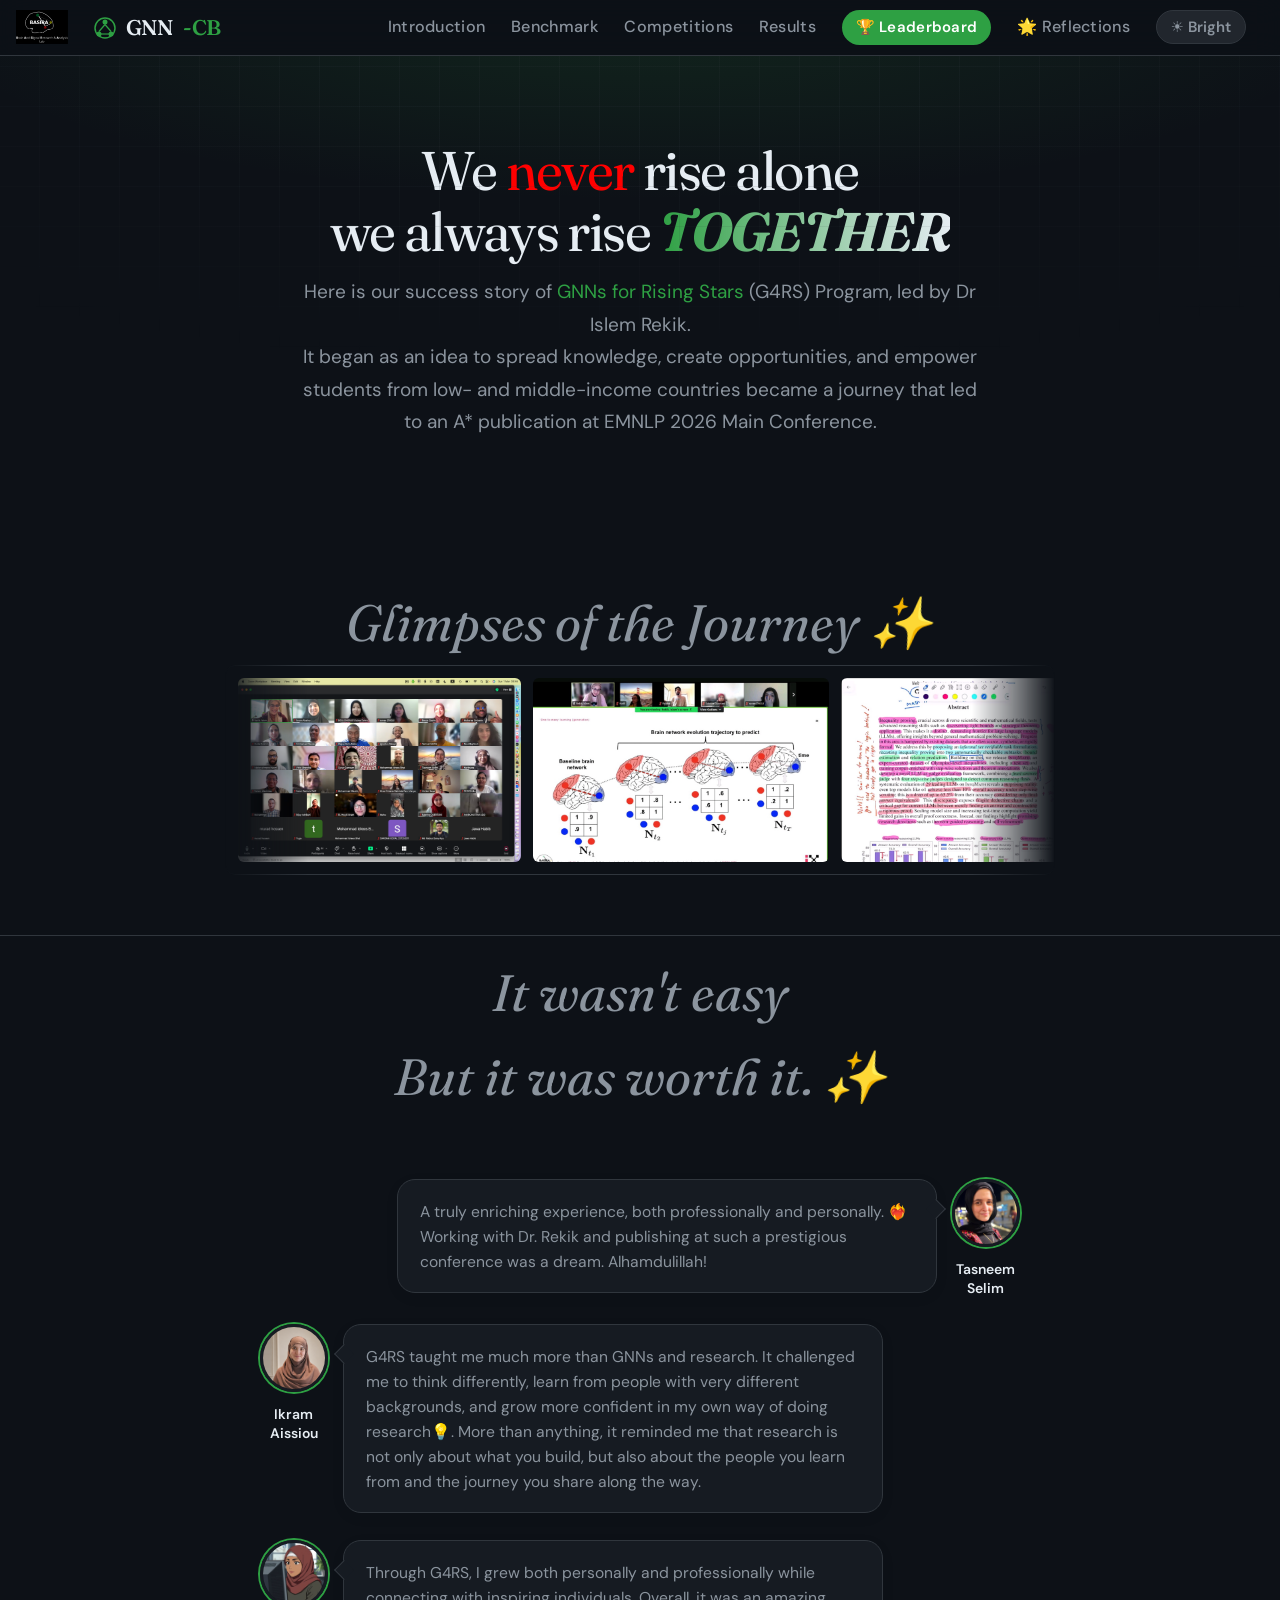
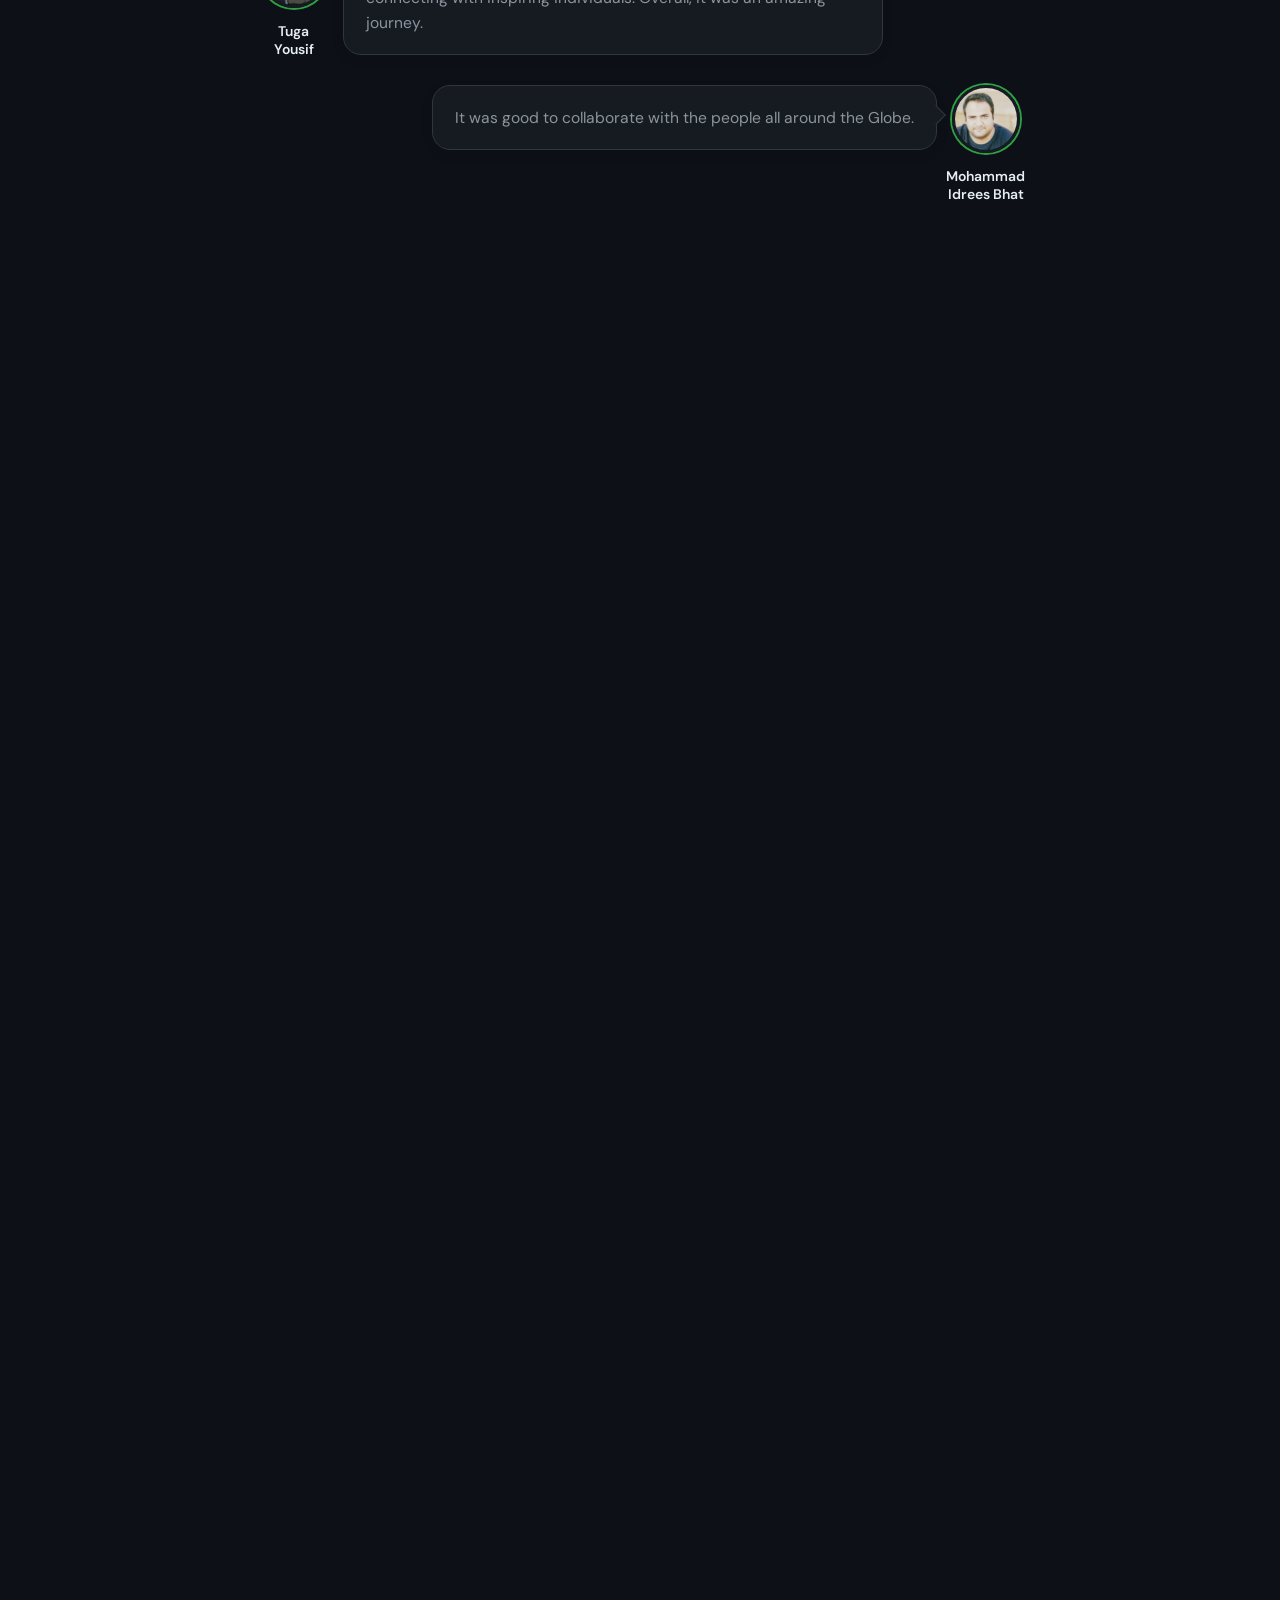
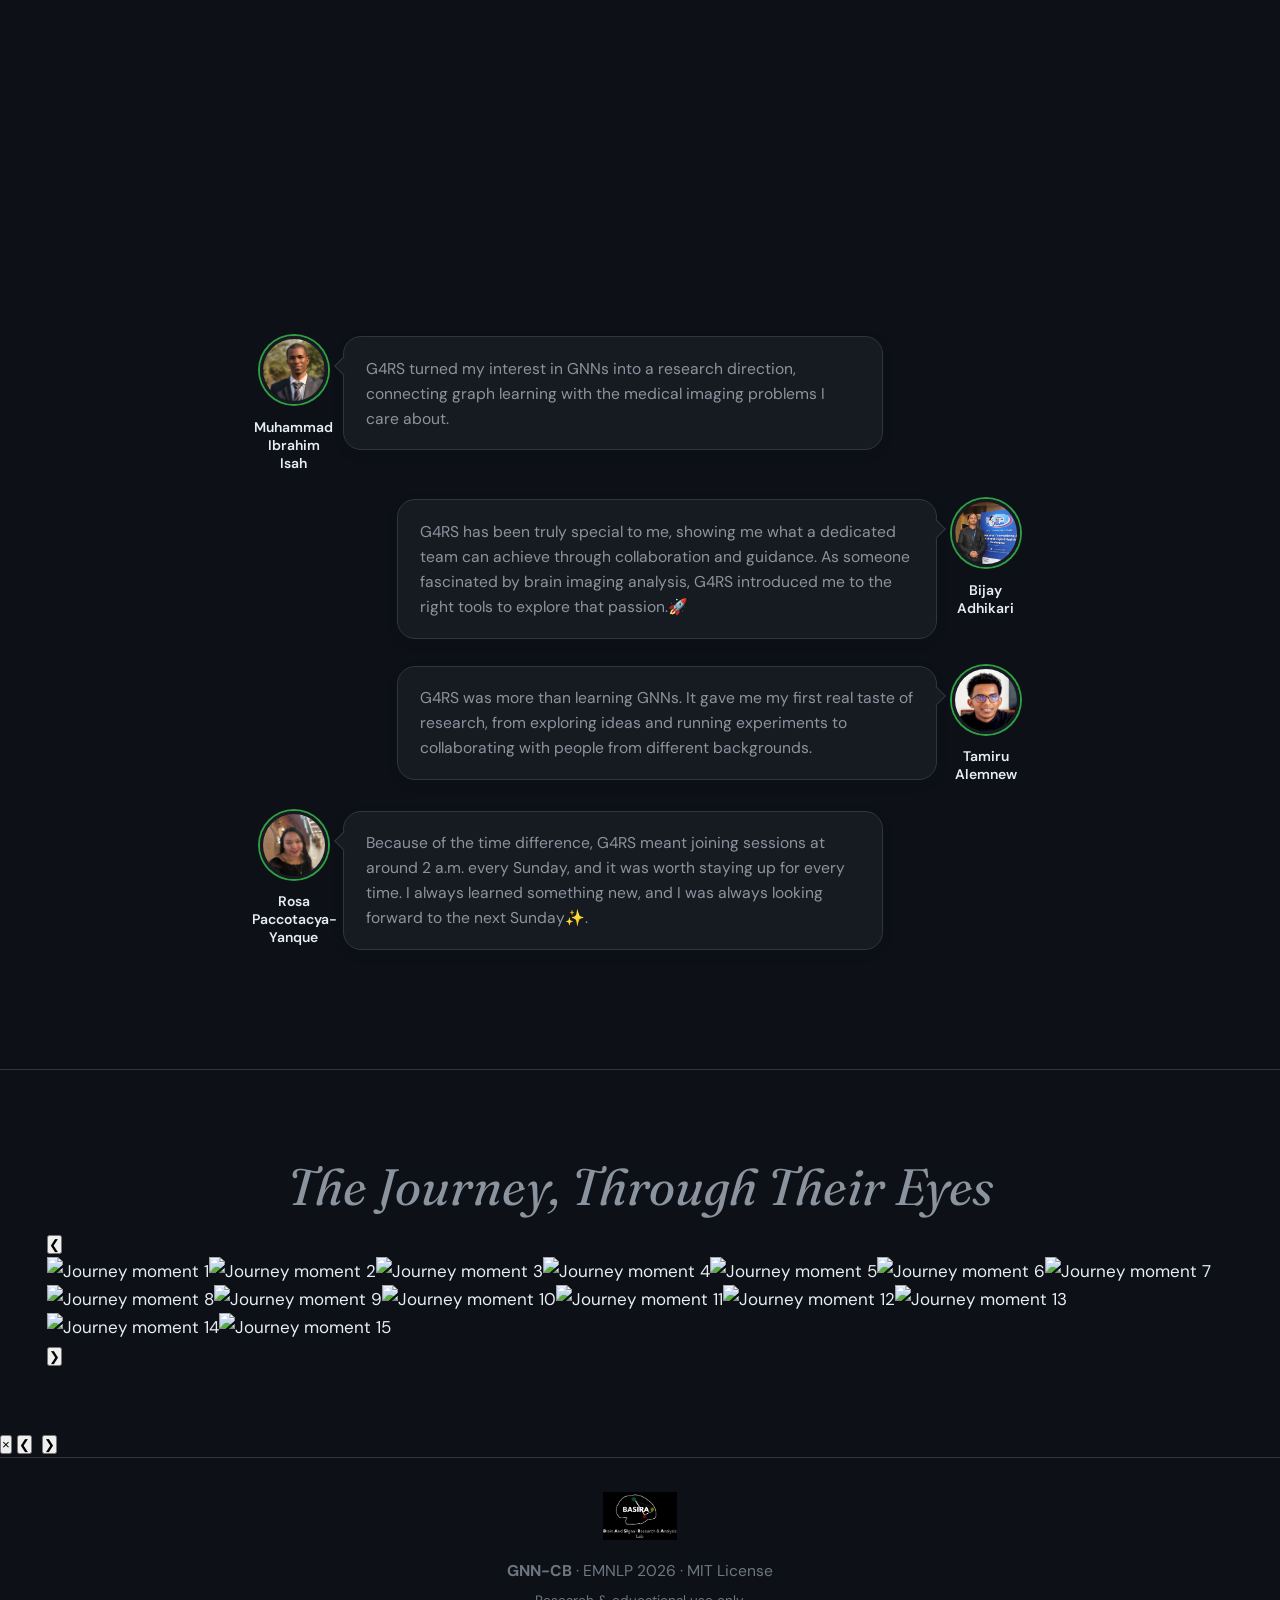
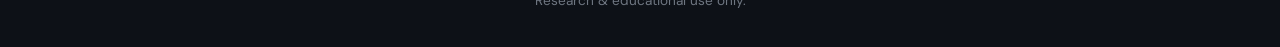
==== commit bbd83d1e: "Update reflections.html" ====
--- a/reflections.html
+++ b/reflections.html
@@ -130,18 +130,62 @@
 
 <script src="gnncb.js"></script>
 <script>
-  function applyThemeImgs() {
-    var dark = document.documentElement.getAttribute('data-theme') === 'dark';
-    document.querySelectorAll('img.theme-img').forEach(function(img) {
-      img.src = dark ? img.dataset.srcDark : img.dataset.srcBright;
-    });
-  }
-  applyThemeImgs();
+    applyThemeImgs();
   new MutationObserver(function(muts) {
     muts.forEach(function(m) {
       if (m.attributeName === 'data-theme') applyThemeImgs();
     });
   }).observe(document.documentElement, { attributes: true });
 </script>
+
+<script>
+  (function () {
+    var total = 15;
+    var base = 'fig/Eyes/';           // <-- update this path if your 15 images live elsewhere
+    var track = document.getElementById('eyes-track');
+    var lightbox = document.getElementById('eyes-lightbox');
+    var lightboxImg = document.getElementById('eyes-lightbox-img');
+    var current = 0;
+    if (!track) return;
+
+    for (var i = 1; i <= total; i++) {
+      (function (n) {
+        var img = document.createElement('img');
+        img.src = base + n + '.png';
+        img.alt = 'Journey moment ' + n;
+        img.loading = 'lazy';
+        img.className = 'eyes-thumb';
+        img.addEventListener('click', function () { openLightbox(n - 1); });
+        track.appendChild(img);
+      })(i);
+    }
+
+    function openLightbox(index) {
+      current = index;
+      lightboxImg.src = base + (current + 1) + '.png';
+      lightbox.classList.add('is-open');
+      document.body.style.overflow = 'hidden';
+    }
+    function closeLightbox() {
+      lightbox.classList.remove('is-open');
+      document.body.style.overflow = '';
+    }
+    function showRelative(delta) {
+      current = (current + delta + total) % total;
+      lightboxImg.src = base + (current + 1) + '.png';
+    }
+
+    document.getElementById('eyes-lightbox-close').addEventListener('click', closeLightbox);
+    document.getElementById('eyes-lightbox-prev').addEventListener('click', function () { showRelative(-1); });
+    document.getElementById('eyes-lightbox-next').addEventListener('click', function () { showRelative(1); });
+    lightbox.addEventListener('click', function (e) { if (e.target === lightbox) closeLightbox(); });
+    document.addEventListener('keydown', function (e) {
+      if (!lightbox.classList.contains('is-open')) return;
+      if (e.key === 'Escape') closeLightbox();
+      if (e.key === 'ArrowLeft') showRelative(-1);
+      if (e.key === 'ArrowRight') showRelative(1);
+    });
+  })();
+</script>
 </body>
 </html>
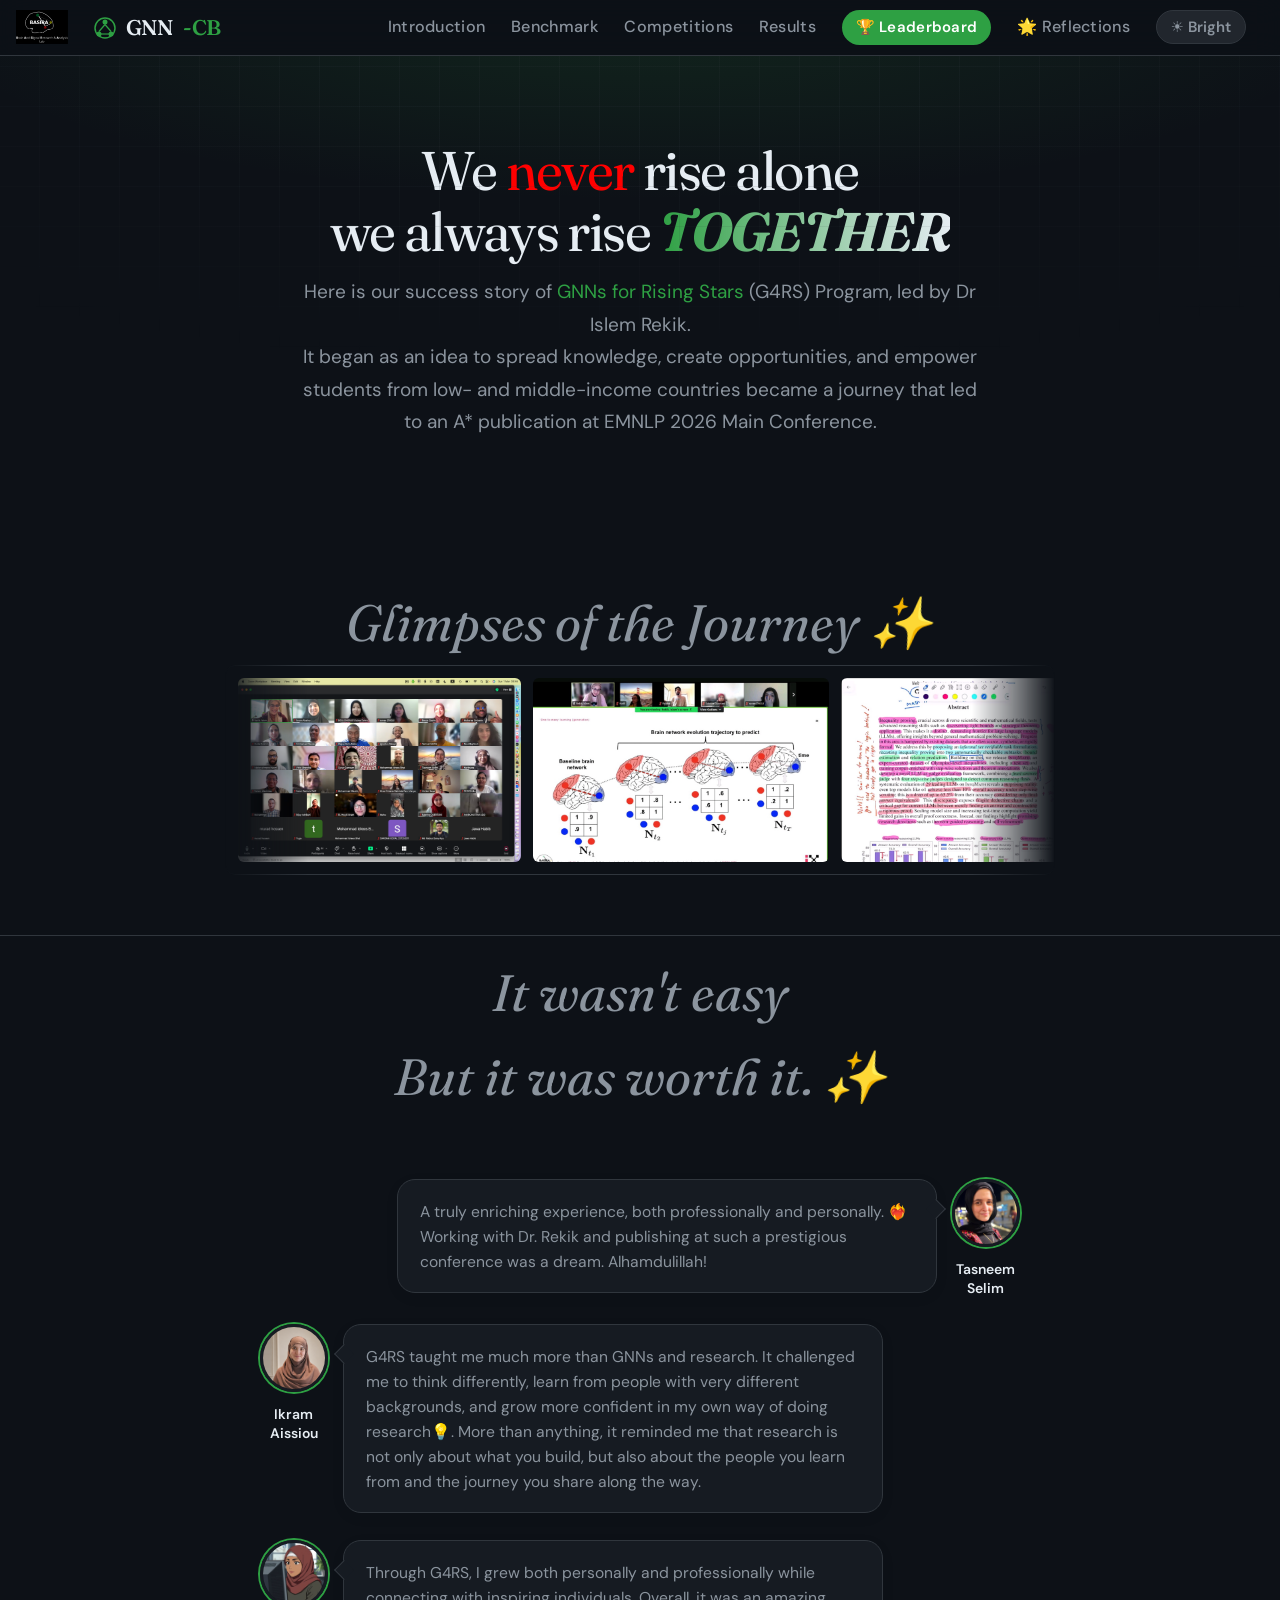
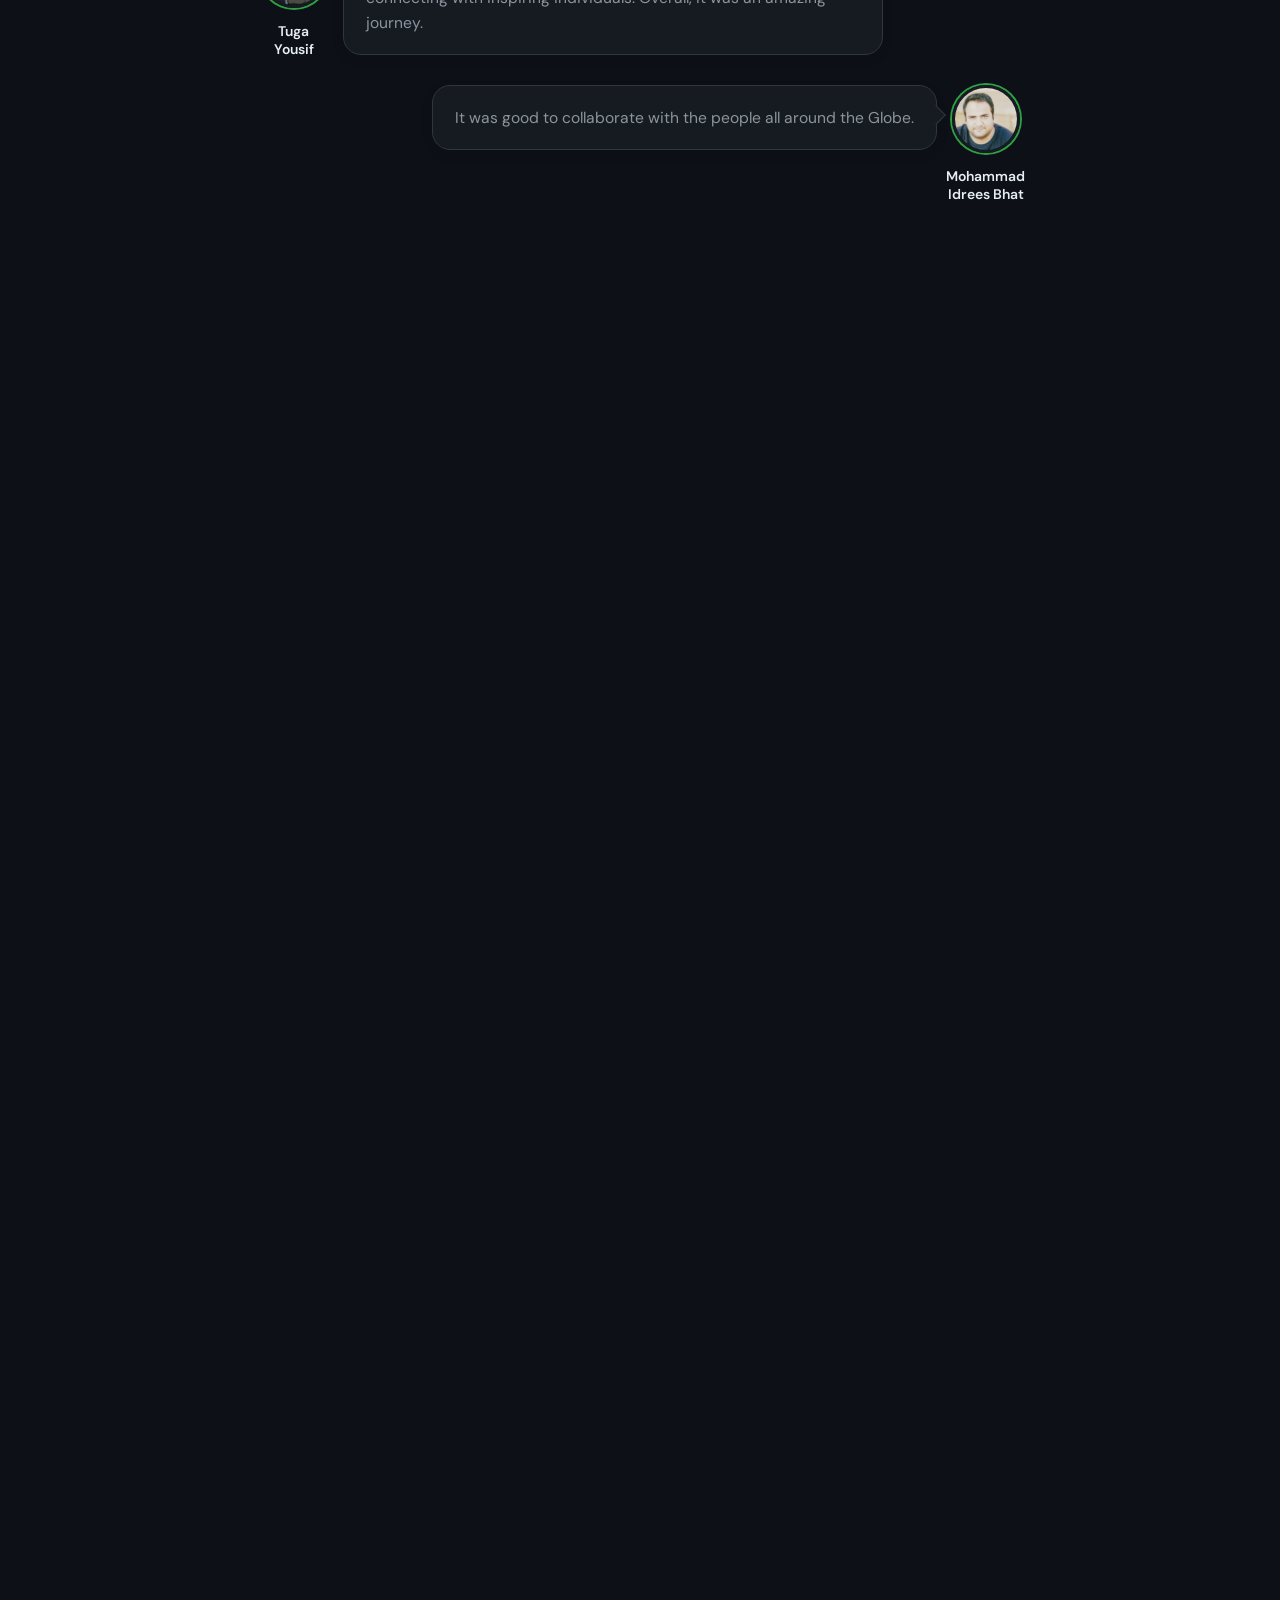
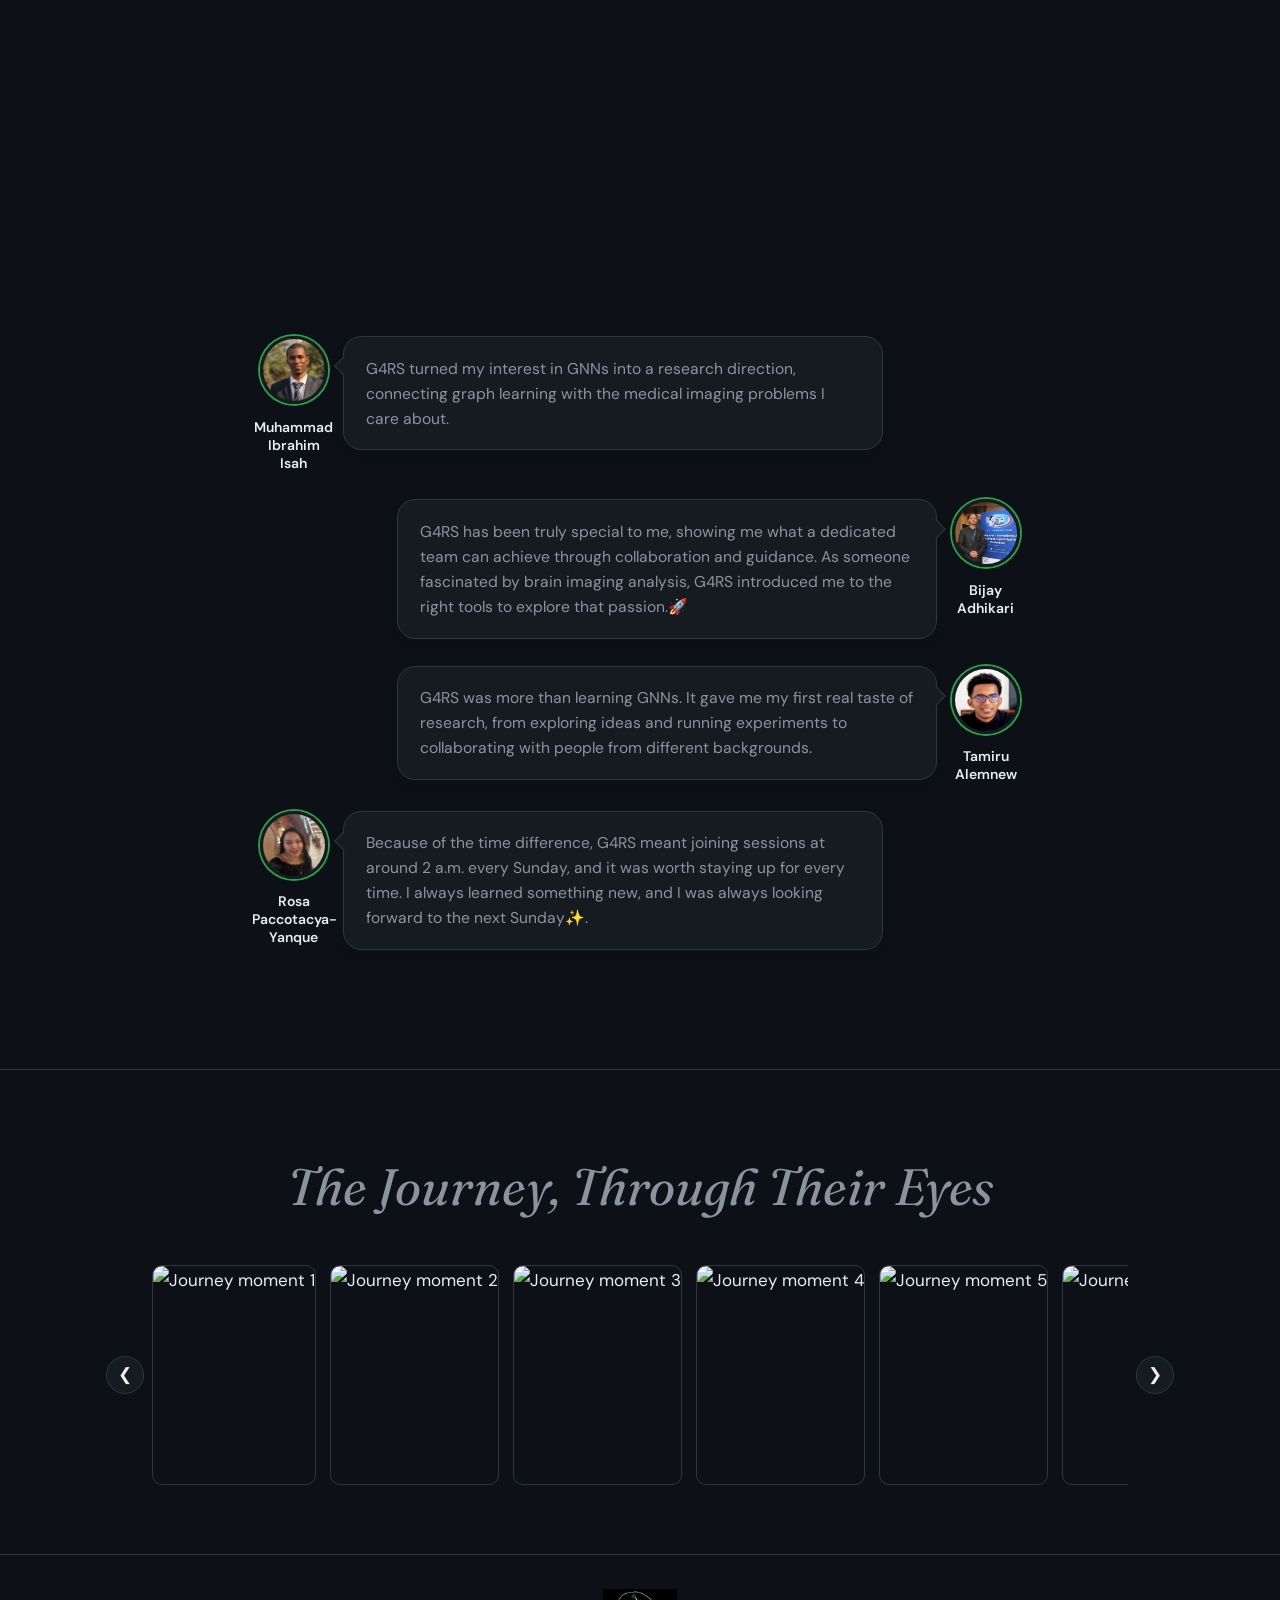
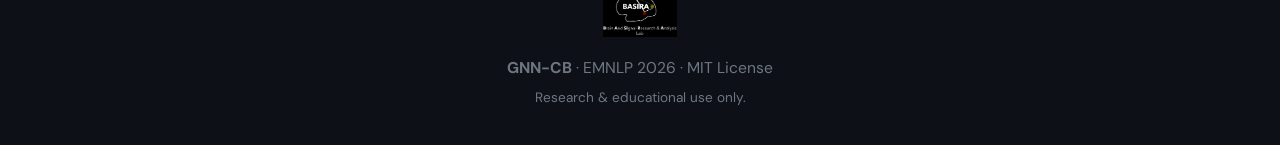
==== commit 83d0da29: "Update image path in reflections.html" ====
--- a/reflections.html
+++ b/reflections.html
@@ -141,7 +141,7 @@
 <script>
   (function () {
     var total = 15;
-    var base = 'fig/Eyes/';           // <-- update this path if your 15 images live elsewhere
+    var base = 'fig/Testimony/';           // <-- update this path if your 15 images live elsewhere
     var track = document.getElementById('eyes-track');
     var lightbox = document.getElementById('eyes-lightbox');
     var lightboxImg = document.getElementById('eyes-lightbox-img');
--- a/gnncb.css
+++ b/gnncb.css
@@ -852,3 +852,20 @@
         .author-meta .author-affil { display: block; }
         .author-meta .author-country { display: block; font-weight: 600; }
 
+        /* --- Through Their Eyes: horizontal photo carousel + lightbox --- */
+        .eyes-carousel { position: relative; max-width: 90%; margin: 1.5rem auto 0; display: flex; align-items: center; gap: 8px; }
+        .eyes-track { display: flex; gap: 14px; overflow-x: auto; scroll-snap-type: x mandatory; scroll-behavior: smooth; padding: 10px 4px; flex: 1; }
+        .eyes-track::-webkit-scrollbar { height: 8px; }
+        .eyes-track::-webkit-scrollbar-thumb { background: var(--border); border-radius: 4px; }
+        .eyes-thumb { height: 220px; width: auto; flex-shrink: 0; border-radius: var(--r-md, 10px); border: 1px solid var(--border); scroll-snap-align: start; cursor: pointer; object-fit: cover; transition: transform 0.2s ease, box-shadow 0.2s ease; }
+        .eyes-thumb:hover { transform: translateY(-4px) scale(1.02); box-shadow: 0 8px 24px rgba(0,0,0,0.35); }
+        .eyes-nav { flex-shrink: 0; width: 38px; height: 38px; border-radius: 50%; border: 1px solid var(--border); background: var(--surface, #1a1a1a); color: var(--ink-1, #eee); font-size: 1rem; cursor: pointer; }
+        .eyes-nav:hover { background: var(--border); }
+        .eyes-lightbox { position: fixed; inset: 0; background: rgba(0,0,0,0.92); display: flex; align-items: center; justify-content: center; opacity: 0; visibility: hidden; transition: opacity 0.2s ease; z-index: 1000; }
+        .eyes-lightbox.is-open { opacity: 1; visibility: visible; }
+        .eyes-lightbox-img { max-width: 88vw; max-height: 88vh; border-radius: var(--r-md, 10px); box-shadow: 0 20px 60px rgba(0,0,0,0.6); }
+        .eyes-lightbox-close { position: absolute; top: 20px; right: 28px; font-size: 2.2rem; line-height: 1; background: none; border: none; color: #fff; cursor: pointer; }
+        .eyes-lightbox-arrow { position: absolute; top: 50%; transform: translateY(-50%); width: 48px; height: 48px; border-radius: 50%; border: 1px solid rgba(255,255,255,0.3); background: rgba(255,255,255,0.08); color: #fff; font-size: 1.3rem; cursor: pointer; }
+        .eyes-lightbox-prev { left: 24px; }
+        .eyes-lightbox-next { right: 24px; }
+        
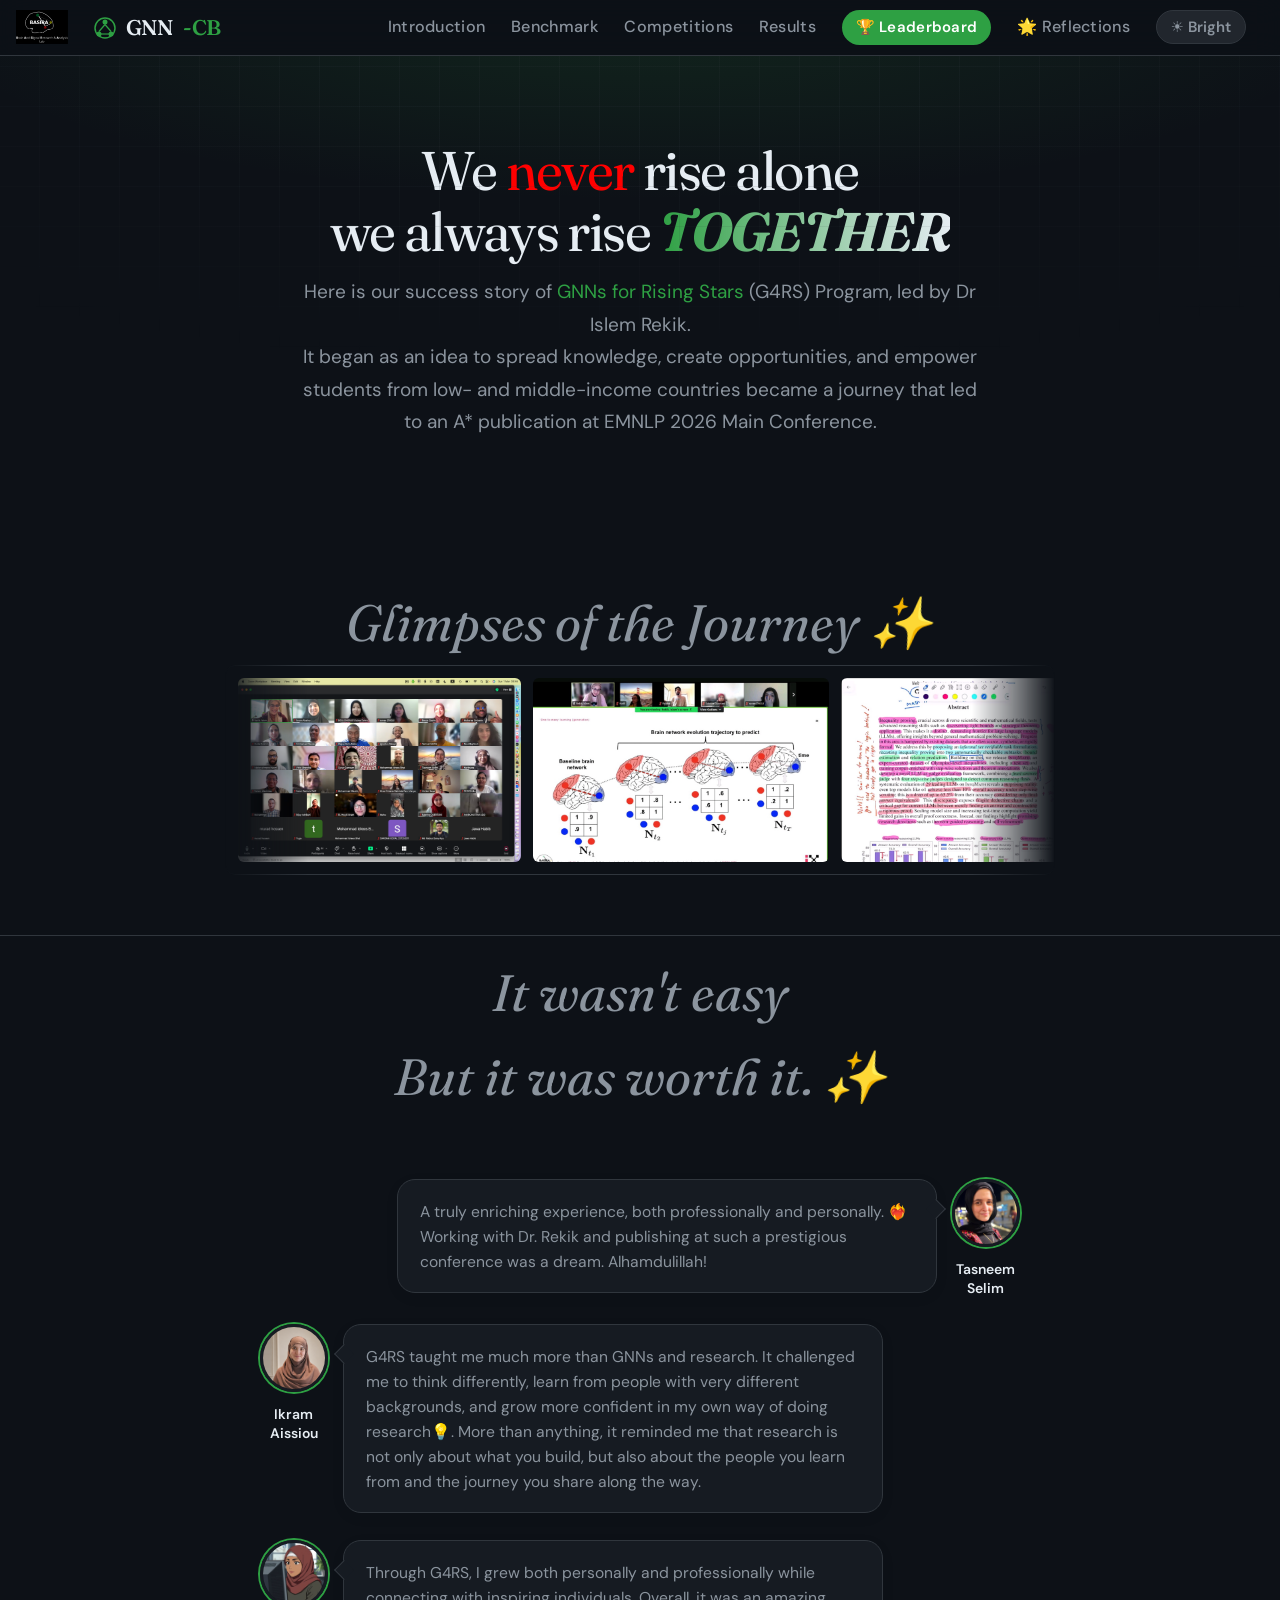
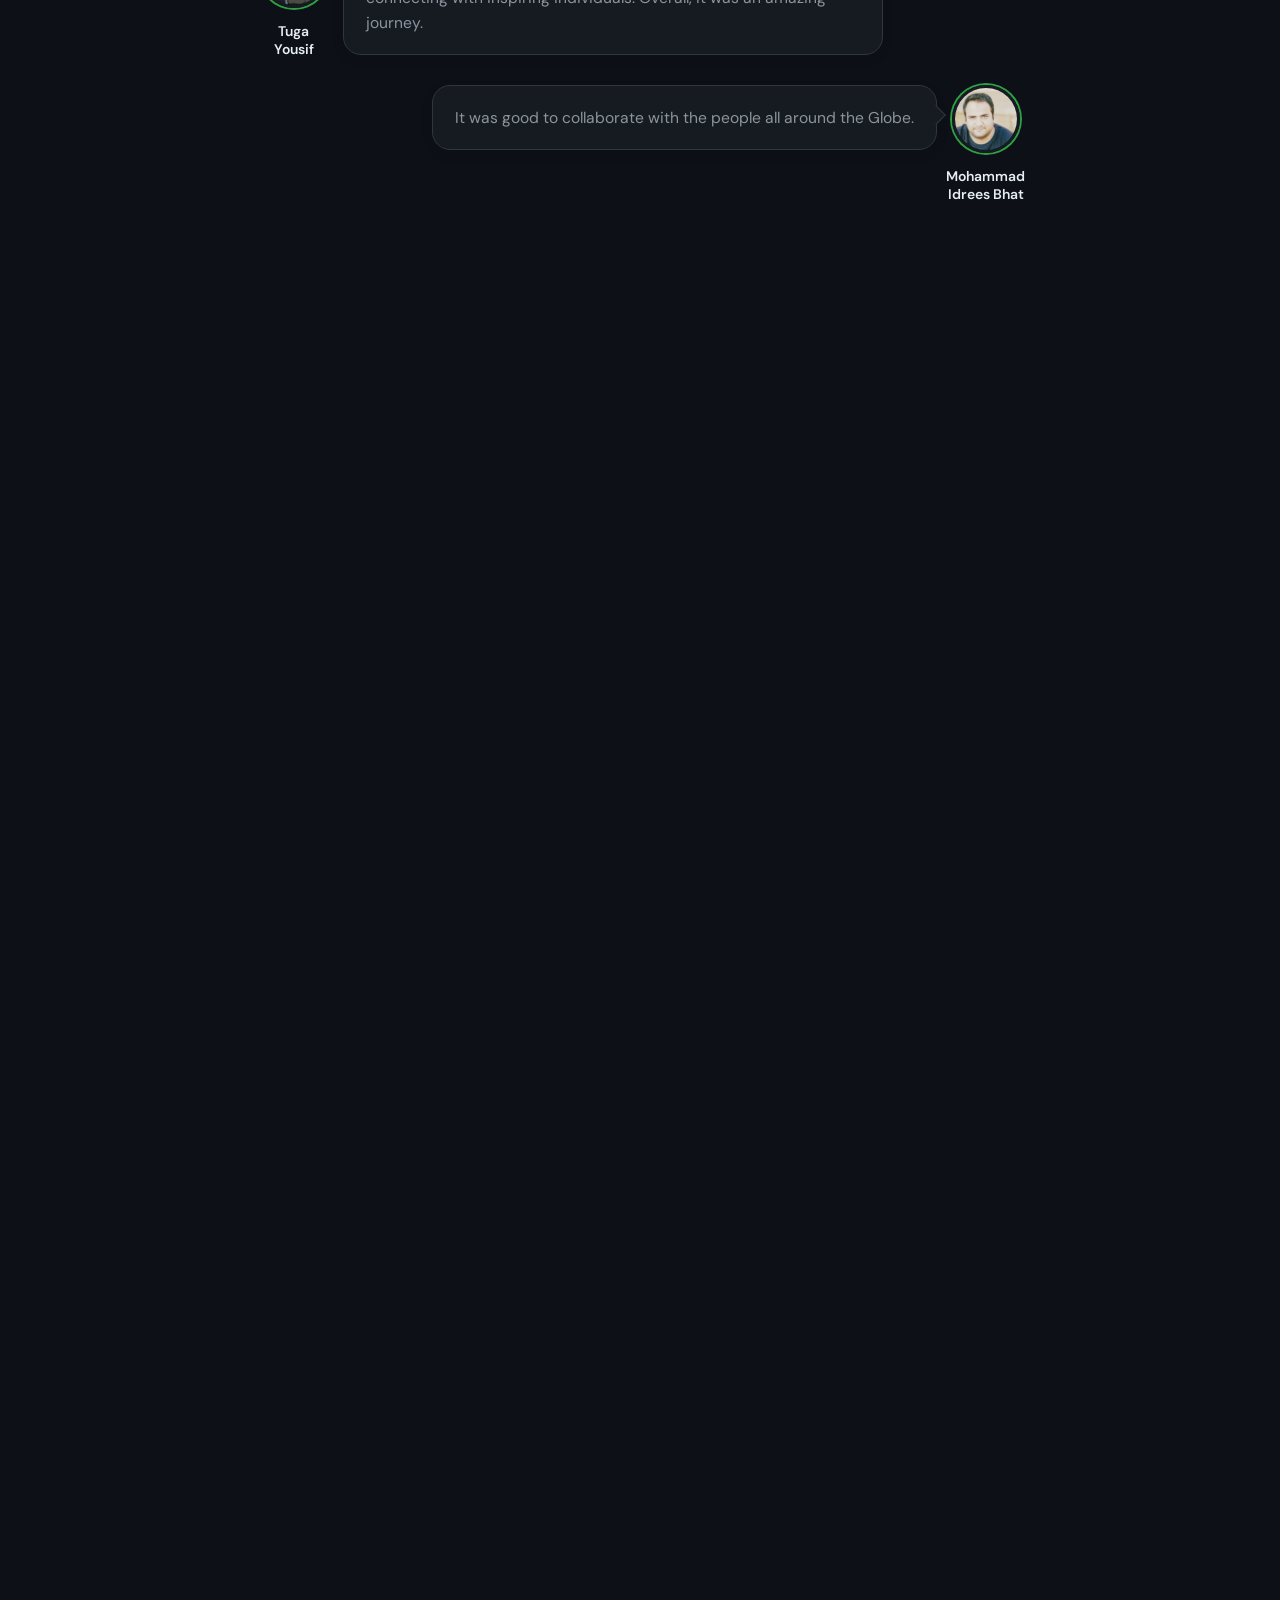
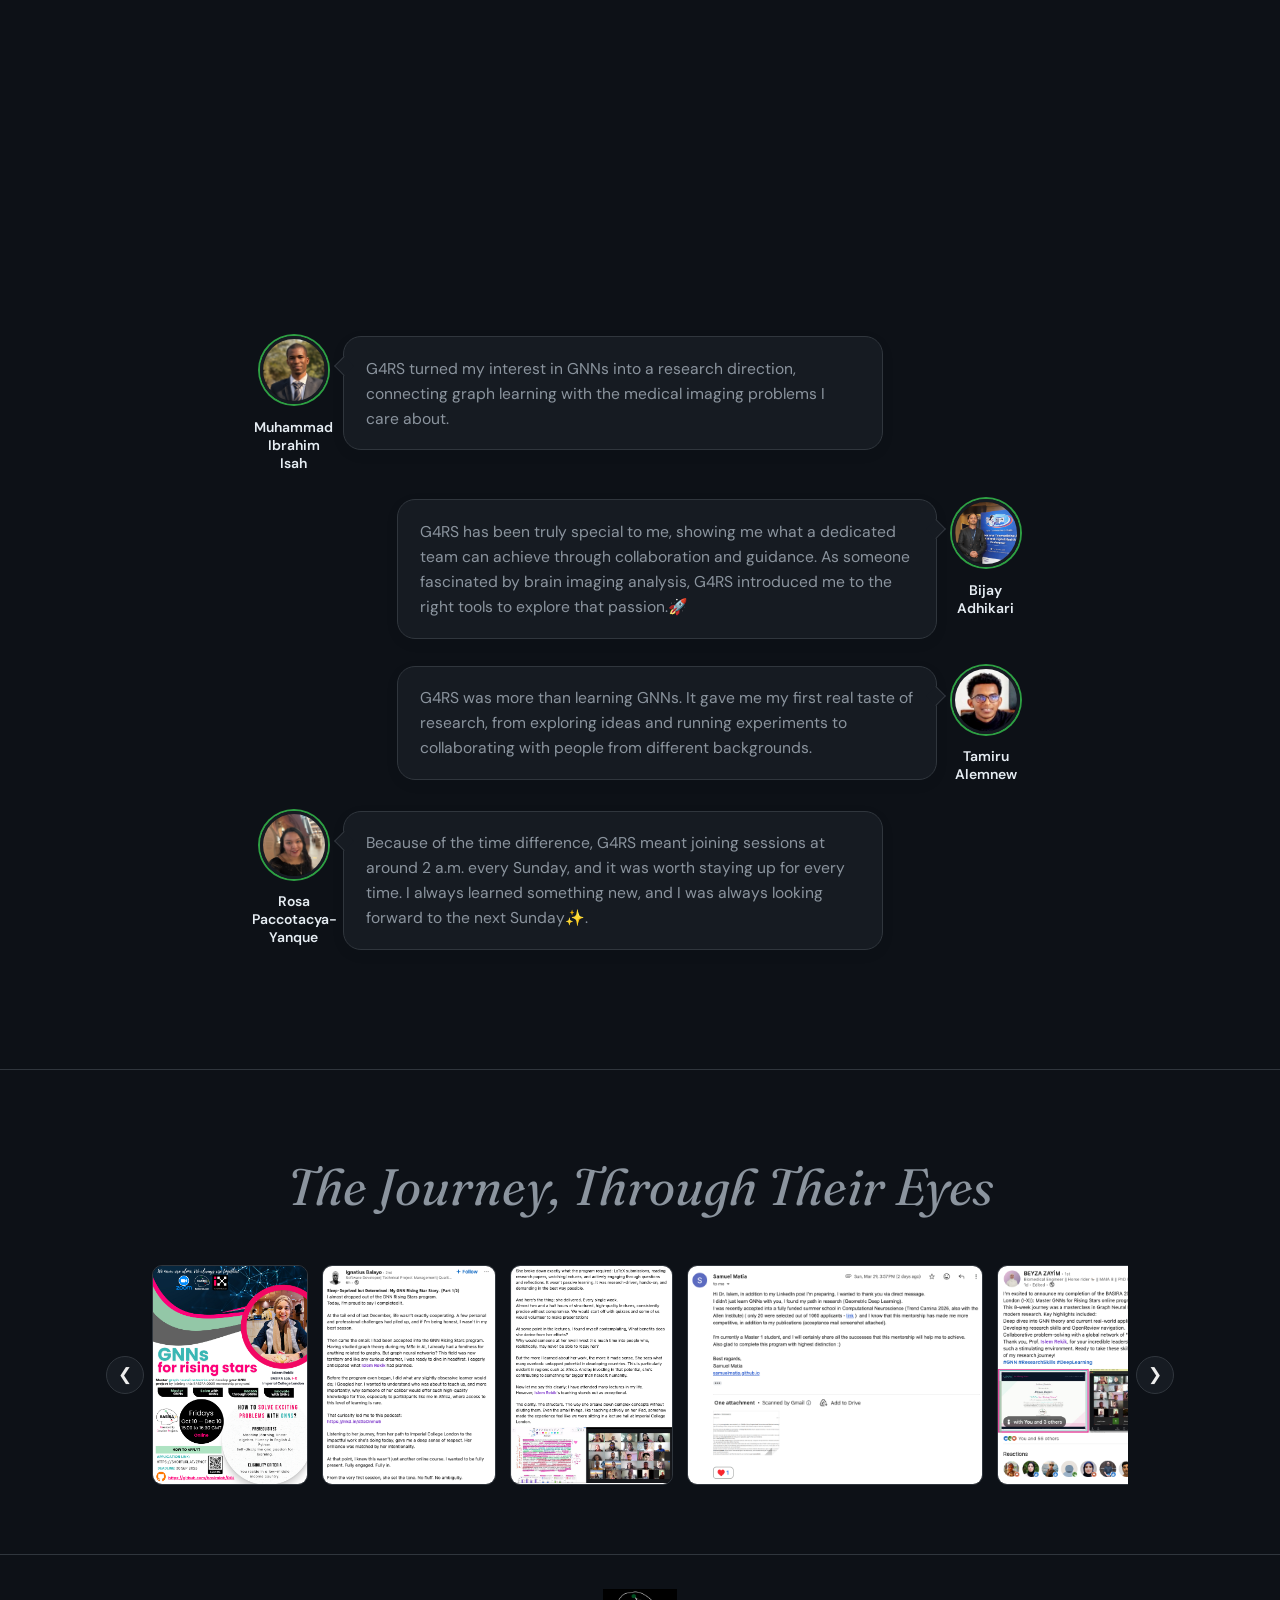
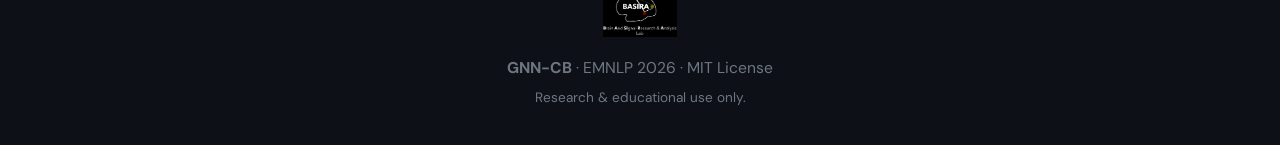
==== commit b5426d0d: "Fix case sensitivity in image path" ====
--- a/reflections.html
+++ b/reflections.html
@@ -141,7 +141,7 @@
 <script>
   (function () {
     var total = 15;
-    var base = 'fig/Testimony/';           // <-- update this path if your 15 images live elsewhere
+    var base = 'fig/testimony/';           // <-- update this path if your 15 images live elsewhere
     var track = document.getElementById('eyes-track');
     var lightbox = document.getElementById('eyes-lightbox');
     var lightboxImg = document.getElementById('eyes-lightbox-img');
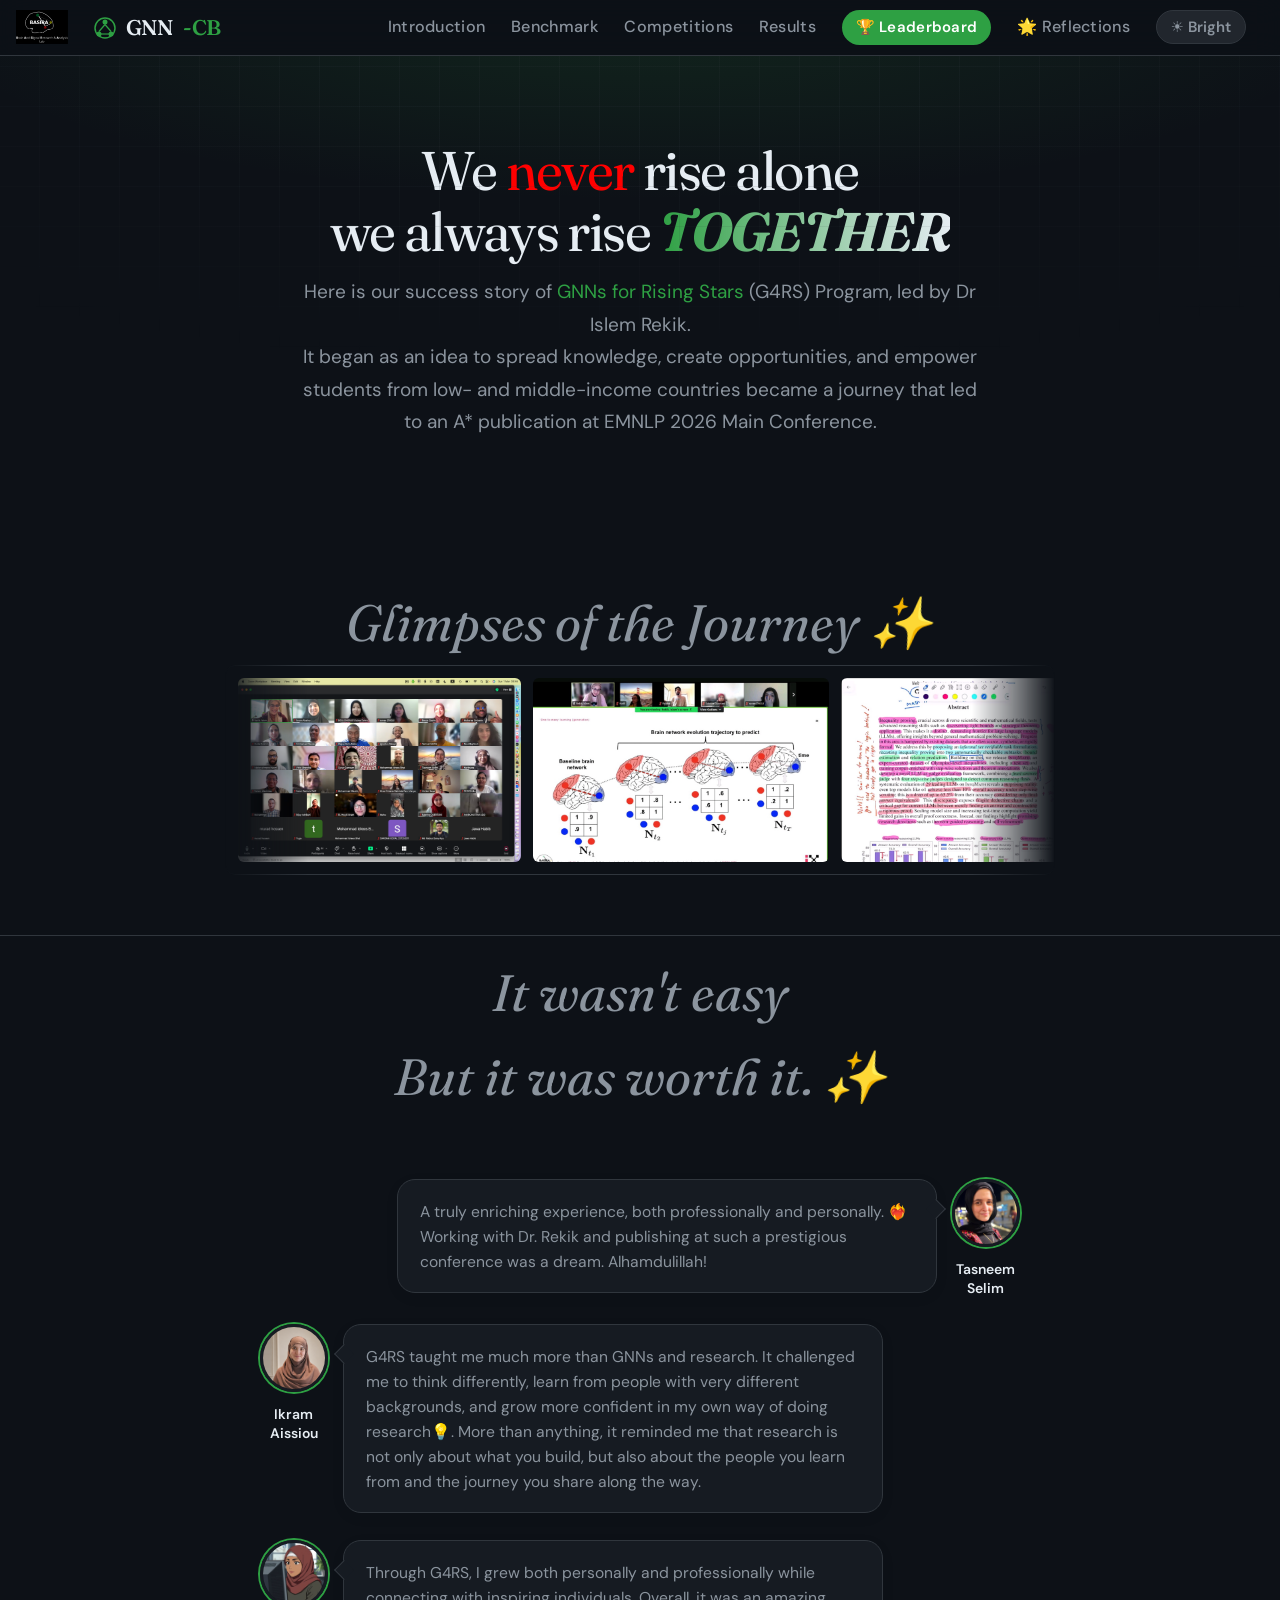
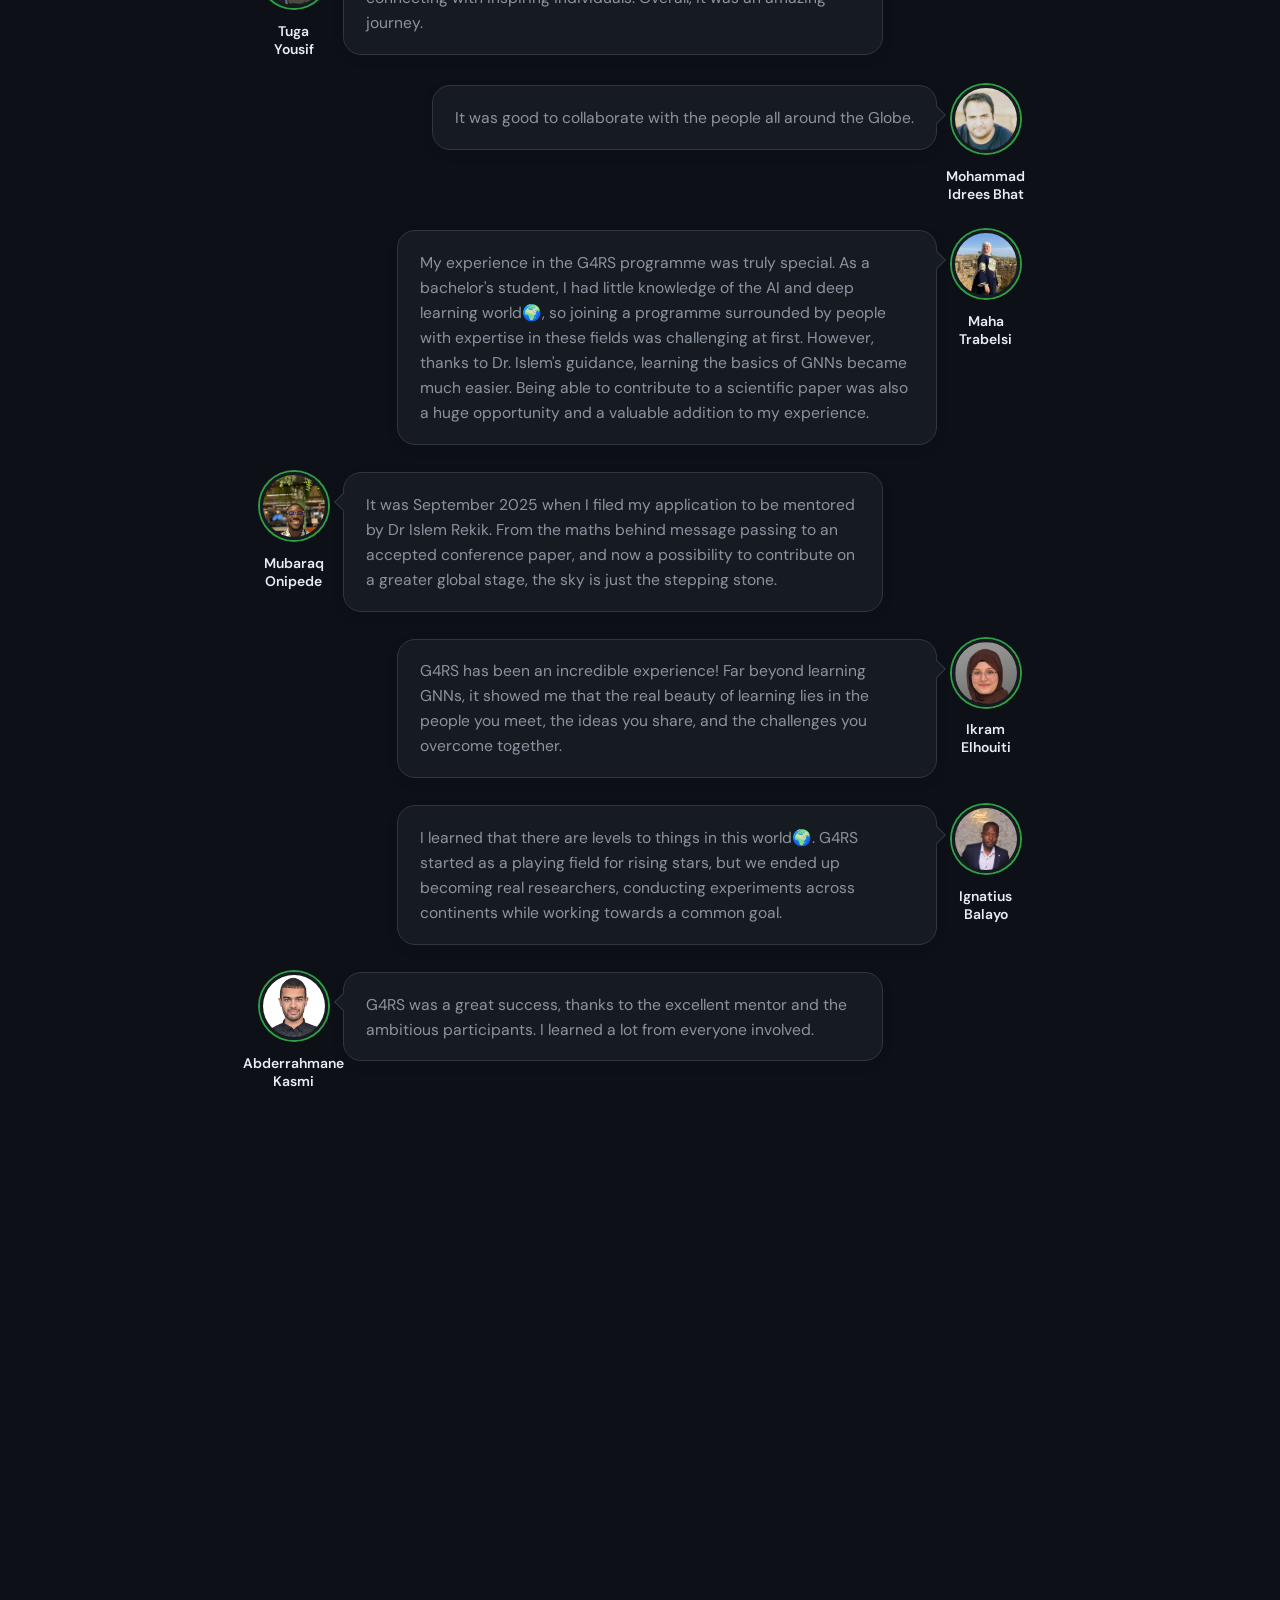
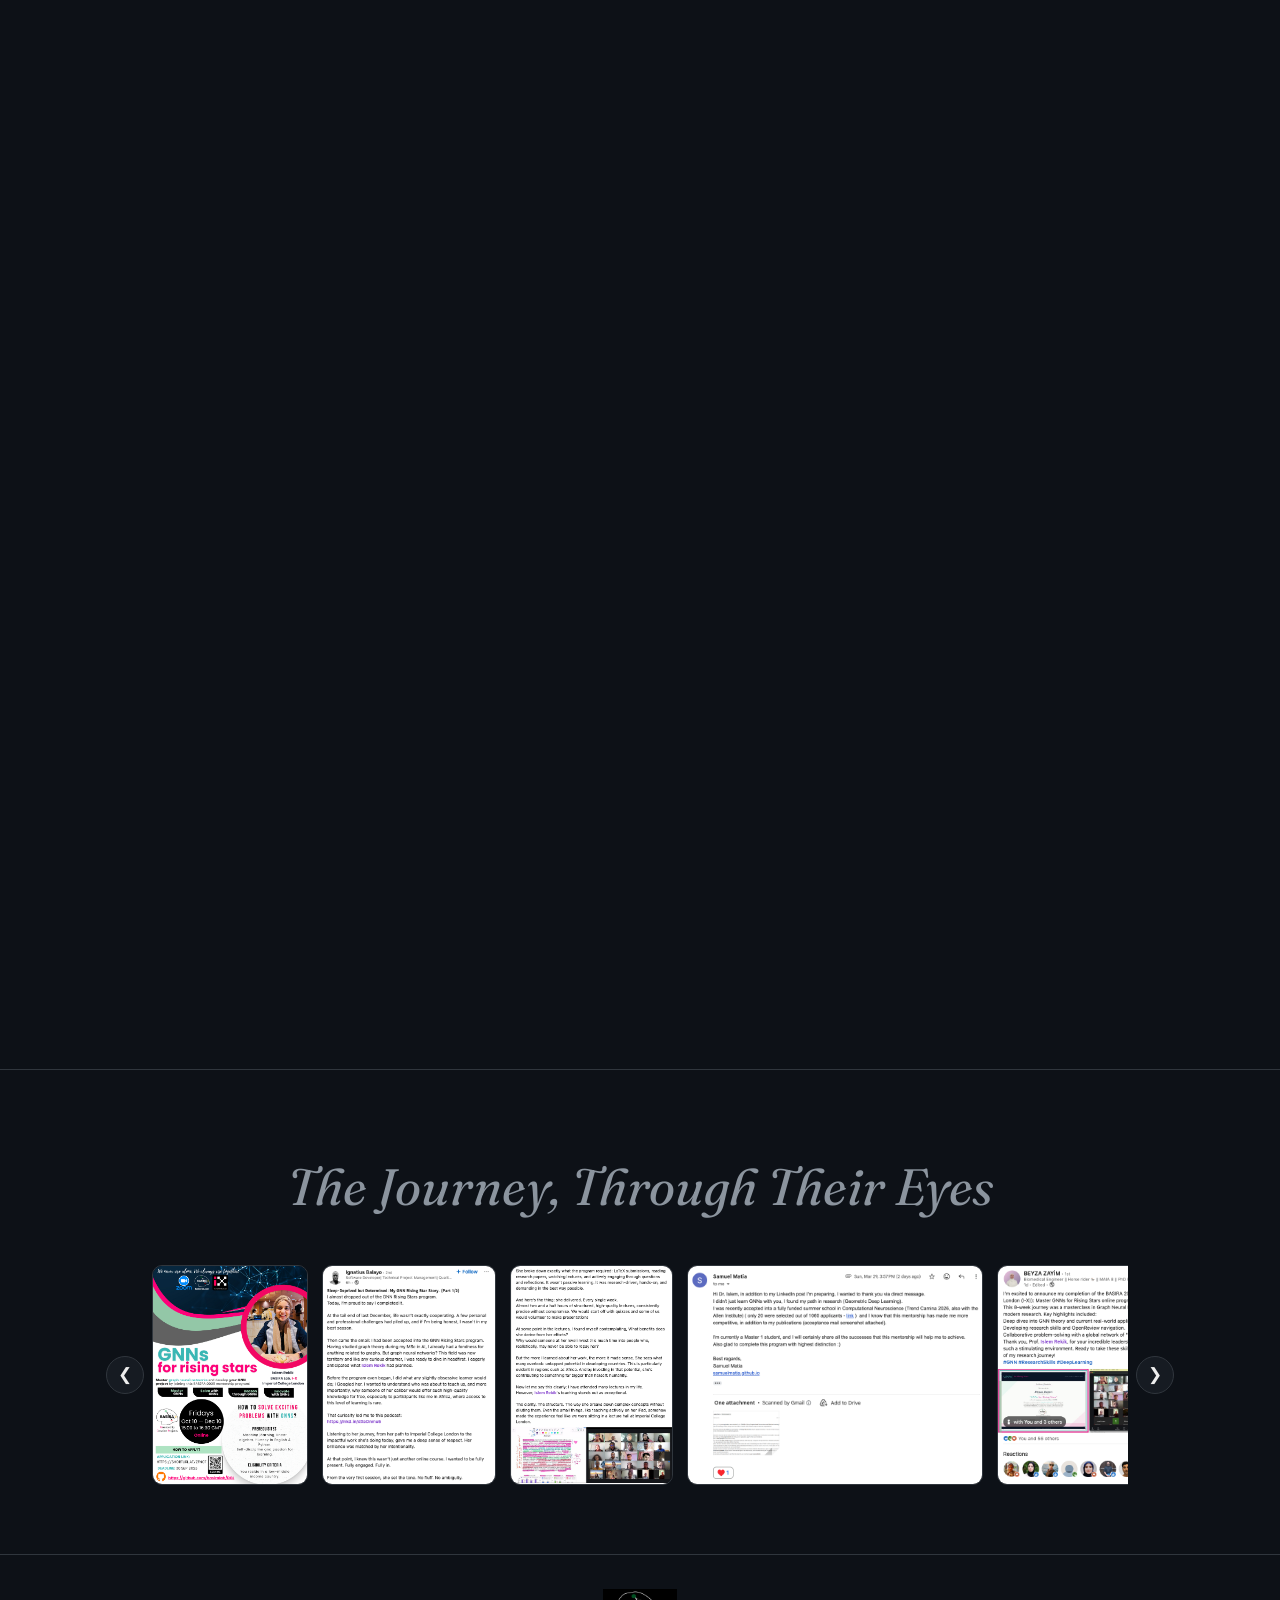
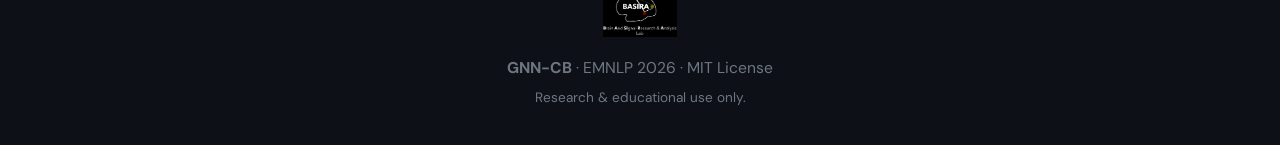
==== commit e1abd0d0: "Implement theme-based image source switching Added applyThemeImgs function to update image sources b" ====
--- a/reflections.html
+++ b/reflections.html
@@ -130,7 +130,15 @@
 
 <script src="gnncb.js"></script>
 <script>
-    applyThemeImgs();
+    <script src="gnncb.js"></script>
+<script>
+  function applyThemeImgs() {
+    var dark = document.documentElement.getAttribute('data-theme') === 'dark';
+    document.querySelectorAll('img.theme-img').forEach(function(img) {
+      img.src = dark ? img.dataset.srcDark : img.dataset.srcBright;
+    });
+  }
+  applyThemeImgs();
   new MutationObserver(function(muts) {
     muts.forEach(function(m) {
       if (m.attributeName === 'data-theme') applyThemeImgs();
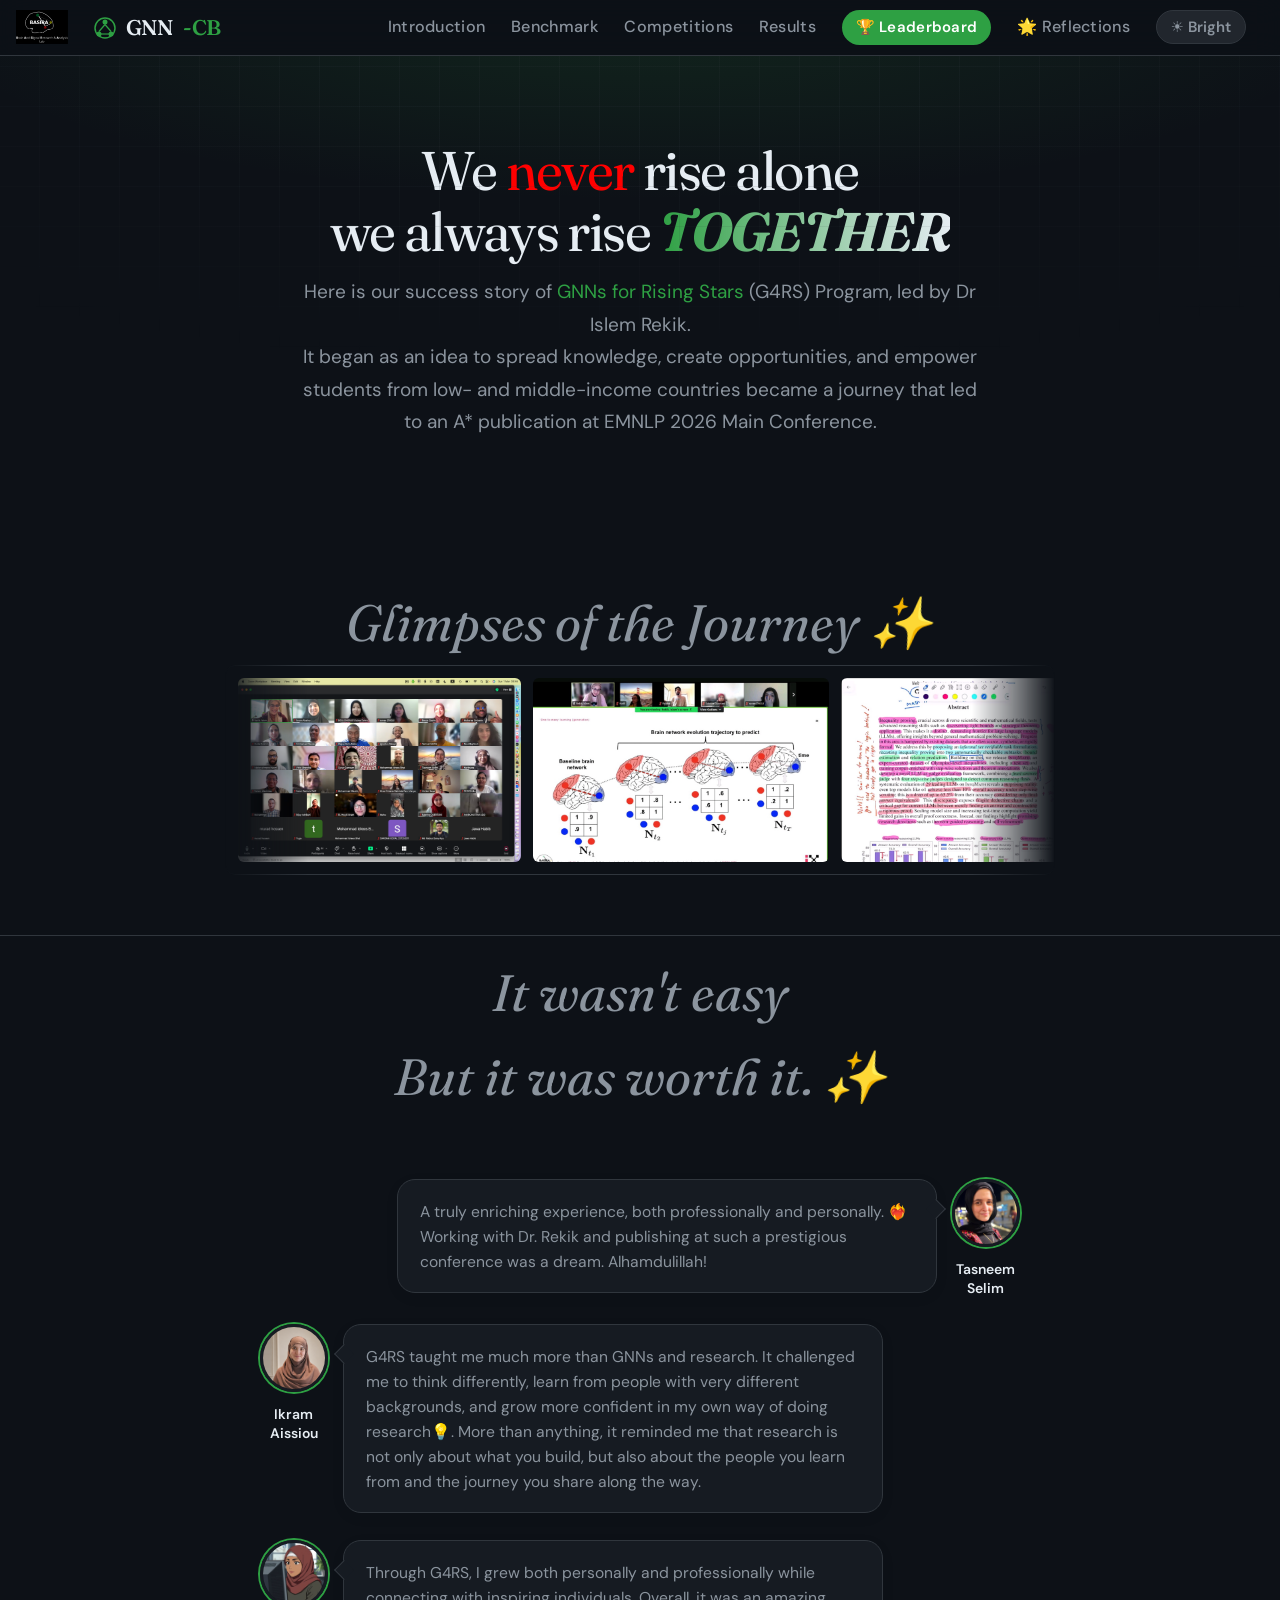
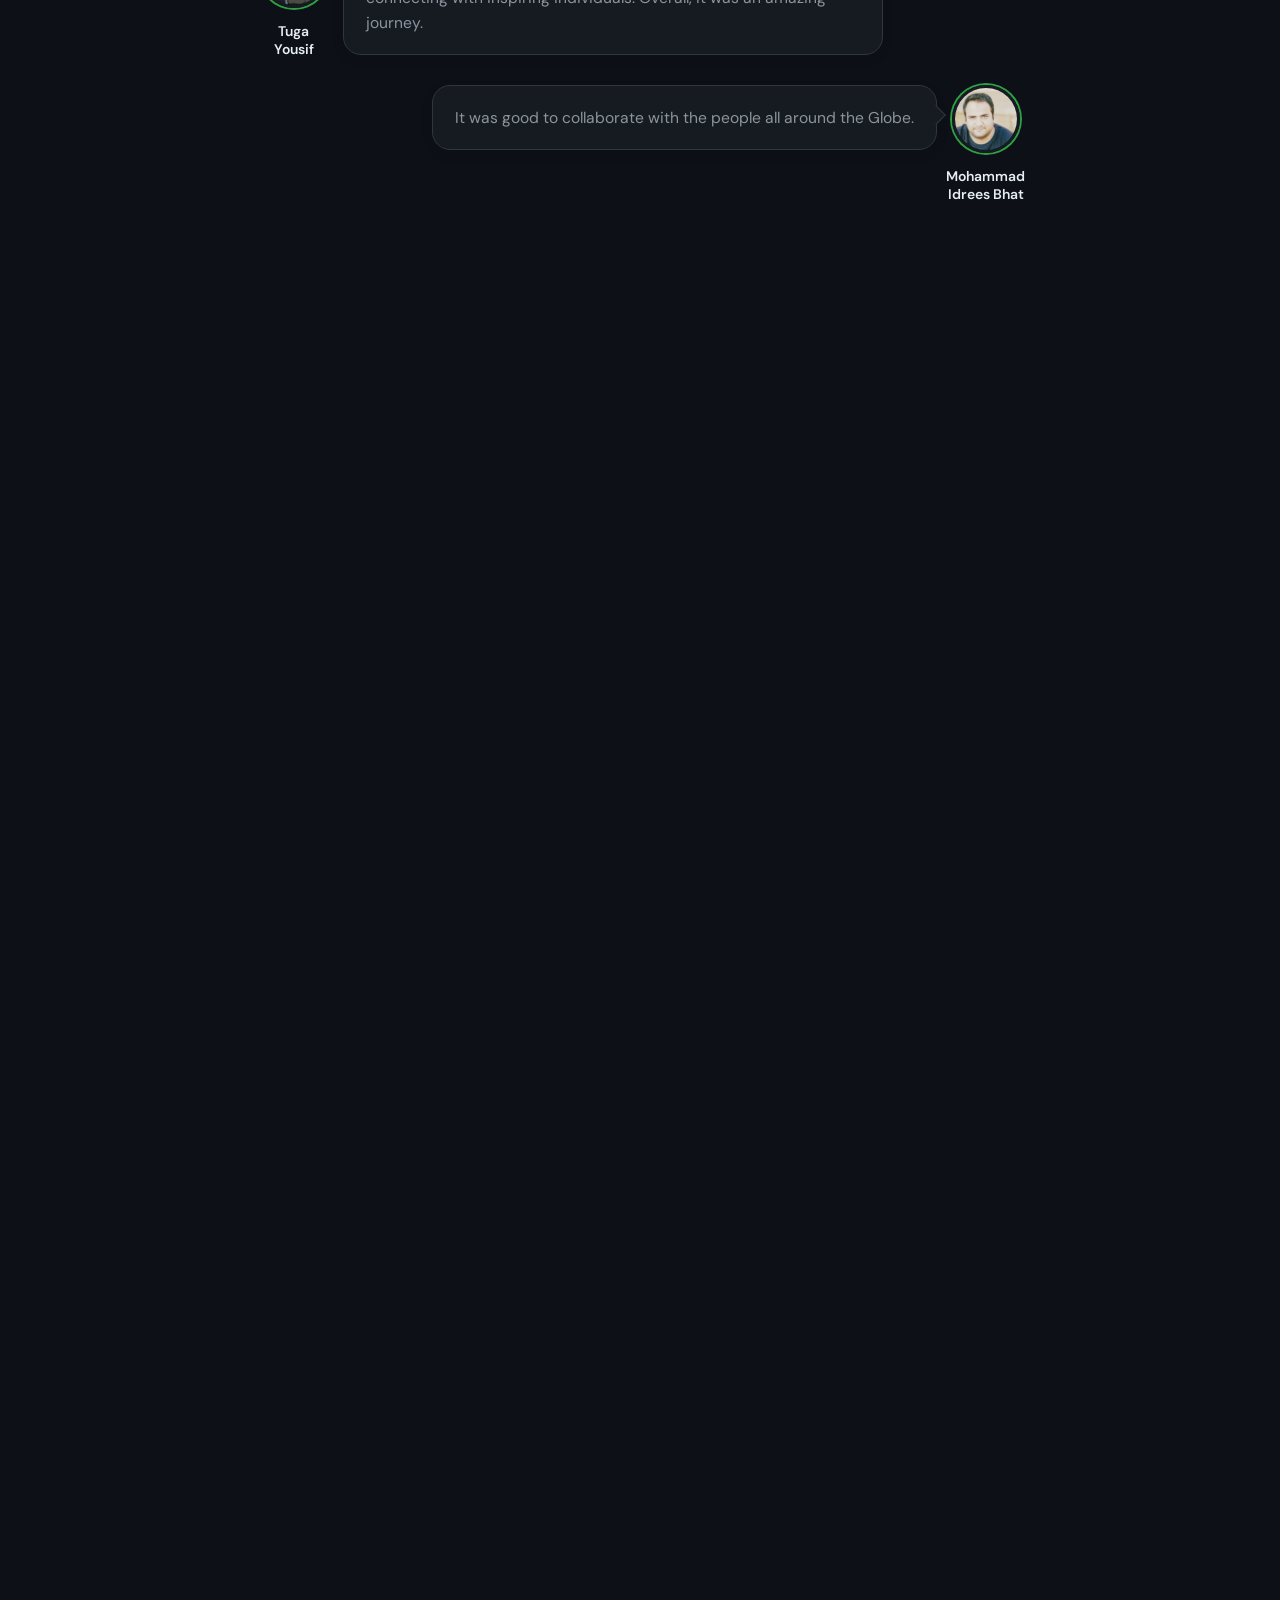
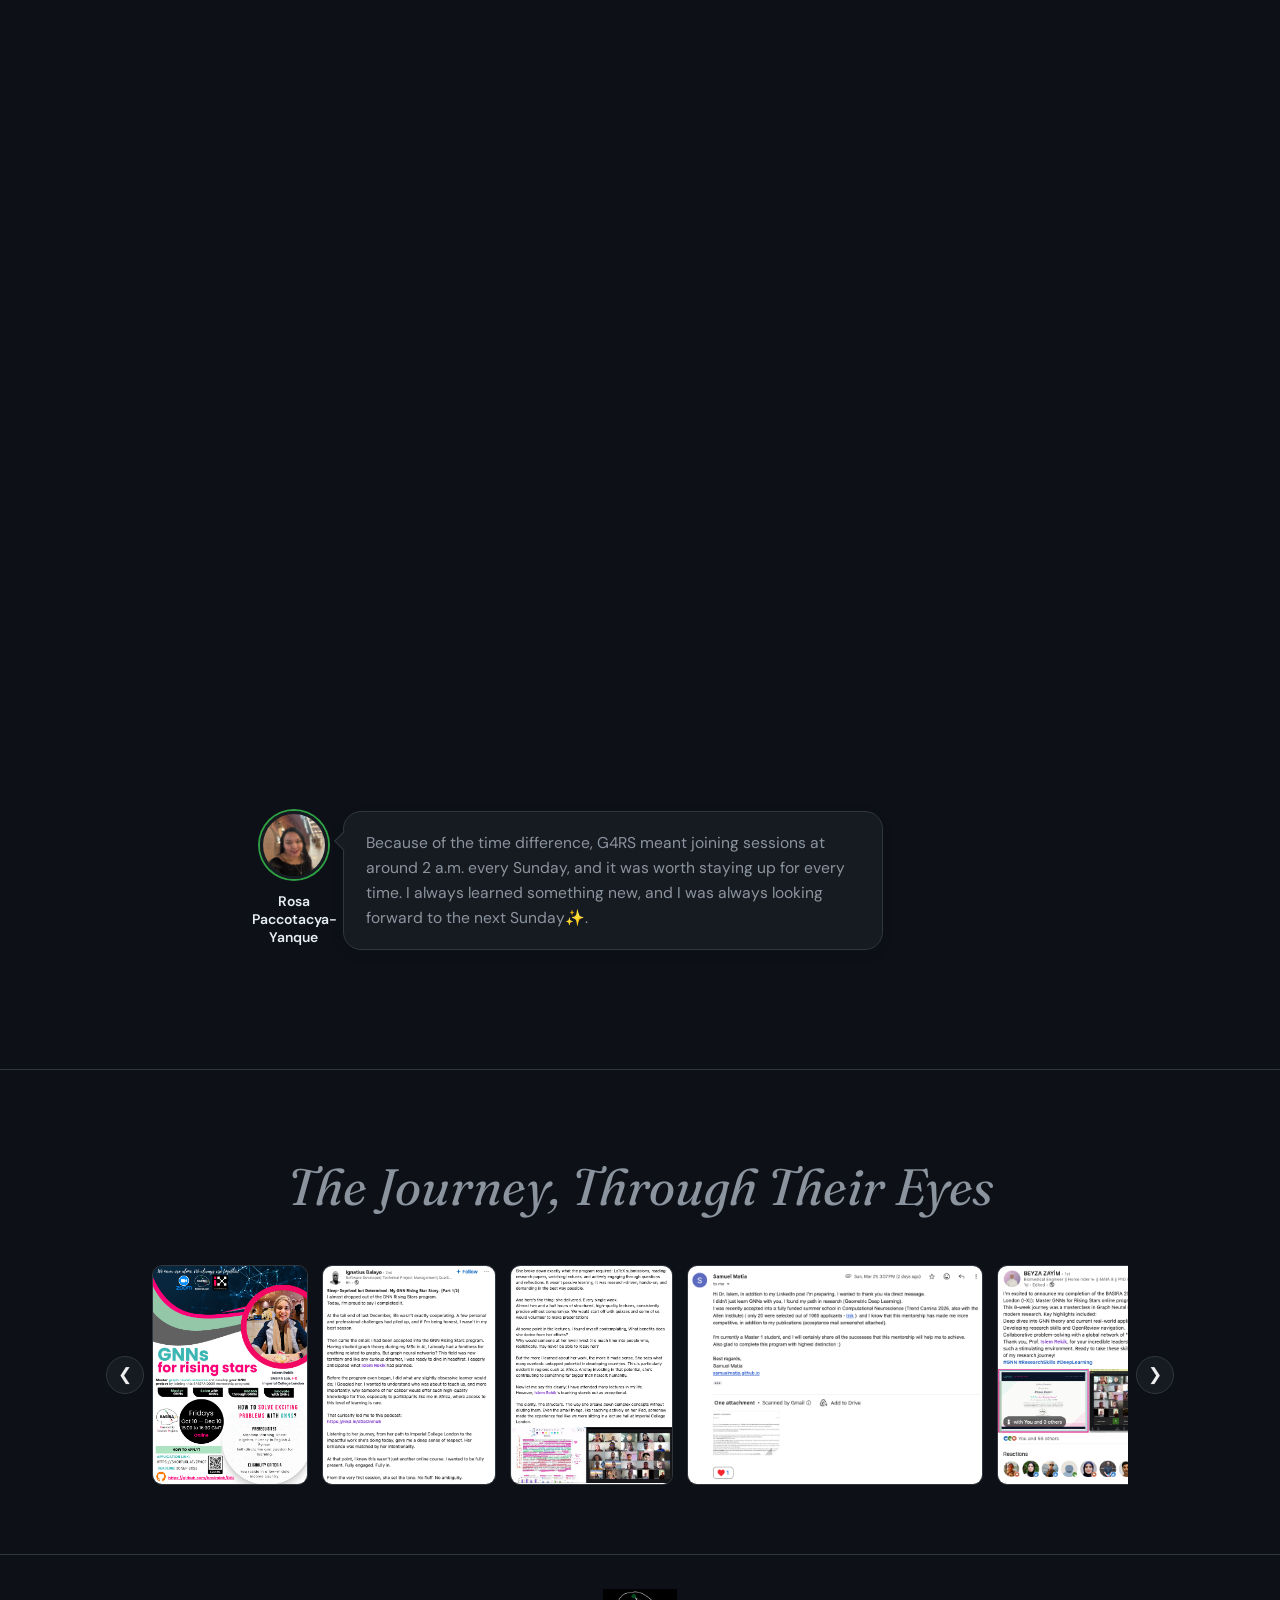
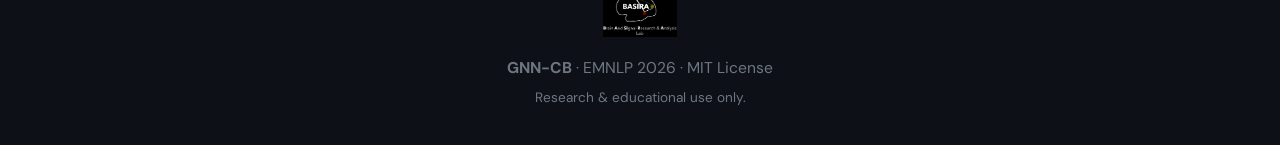
==== commit 3f8e6ab3: "Update image handling for new total and extensions" ====
--- a/reflections.html
+++ b/reflections.html
@@ -147,9 +147,15 @@
 </script>
 
 <script>
-  (function () {
-    var total = 15;
-    var base = 'fig/testimony/';           // <-- update this path if your 15 images live elsewhere
+    (function () {
+    var total = 16;
+    var base = 'fig/testimony/';           // <-- update this path if your 16 images live elsewhere
+
+    // images 15 and 16 use uppercase .PNG, the rest use lowercase .png
+    function extFor(n) {
+      return (n === 15 || n === 16) ? '.PNG' : '.png';
+    }
+
     var track = document.getElementById('eyes-track');
     var lightbox = document.getElementById('eyes-lightbox');
     var lightboxImg = document.getElementById('eyes-lightbox-img');
@@ -159,7 +165,7 @@
     for (var i = 1; i <= total; i++) {
       (function (n) {
         var img = document.createElement('img');
-        img.src = base + n + '.png';
+        img.src = base + n + extFor(n);
         img.alt = 'Journey moment ' + n;
         img.loading = 'lazy';
         img.className = 'eyes-thumb';
@@ -170,7 +176,7 @@
 
     function openLightbox(index) {
       current = index;
-      lightboxImg.src = base + (current + 1) + '.png';
+      lightboxImg.src = base + (current + 1) + extFor(current + 1);
       lightbox.classList.add('is-open');
       document.body.style.overflow = 'hidden';
     }
@@ -180,9 +186,9 @@
     }
     function showRelative(delta) {
       current = (current + delta + total) % total;
-      lightboxImg.src = base + (current + 1) + '.png';
-    }
-
+      lightboxImg.src = base + (current + 1) + extFor(current + 1);
+    }
+      
     document.getElementById('eyes-lightbox-close').addEventListener('click', closeLightbox);
     document.getElementById('eyes-lightbox-prev').addEventListener('click', function () { showRelative(-1); });
     document.getElementById('eyes-lightbox-next').addEventListener('click', function () { showRelative(1); });
